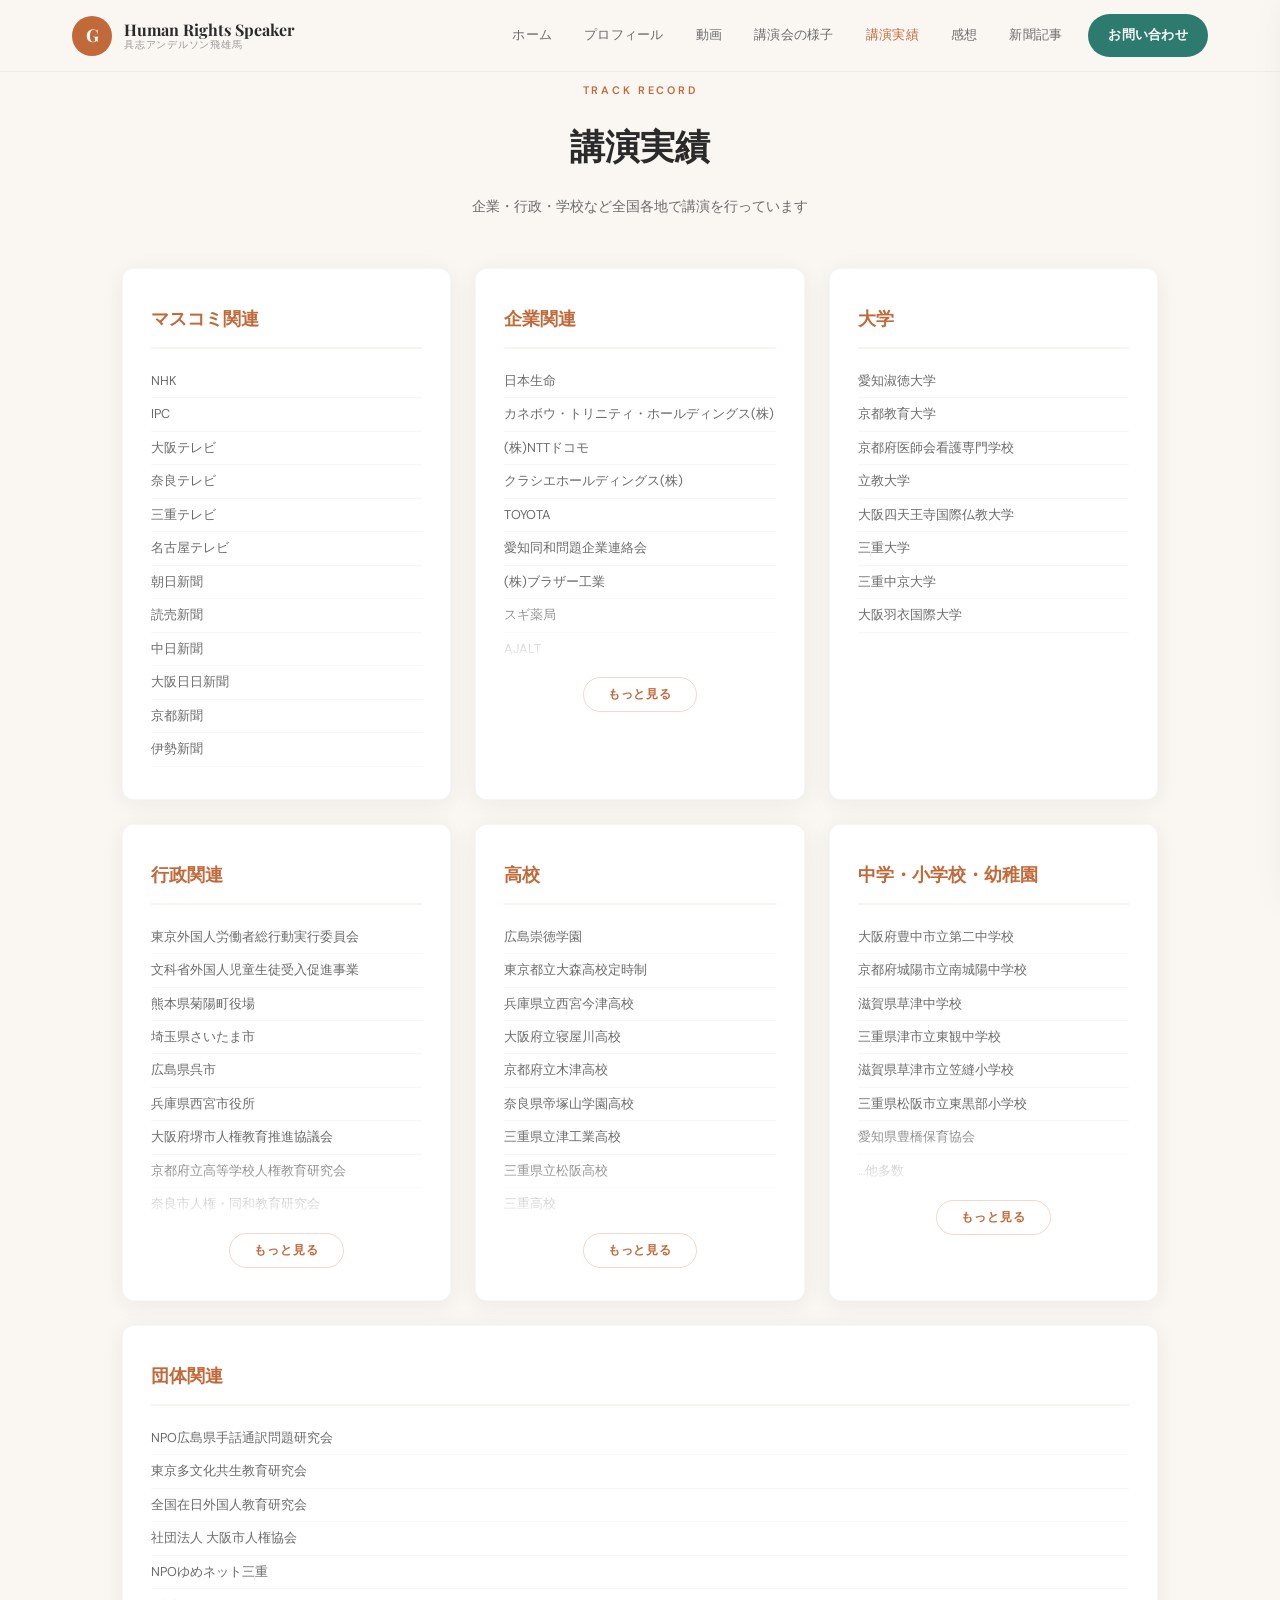
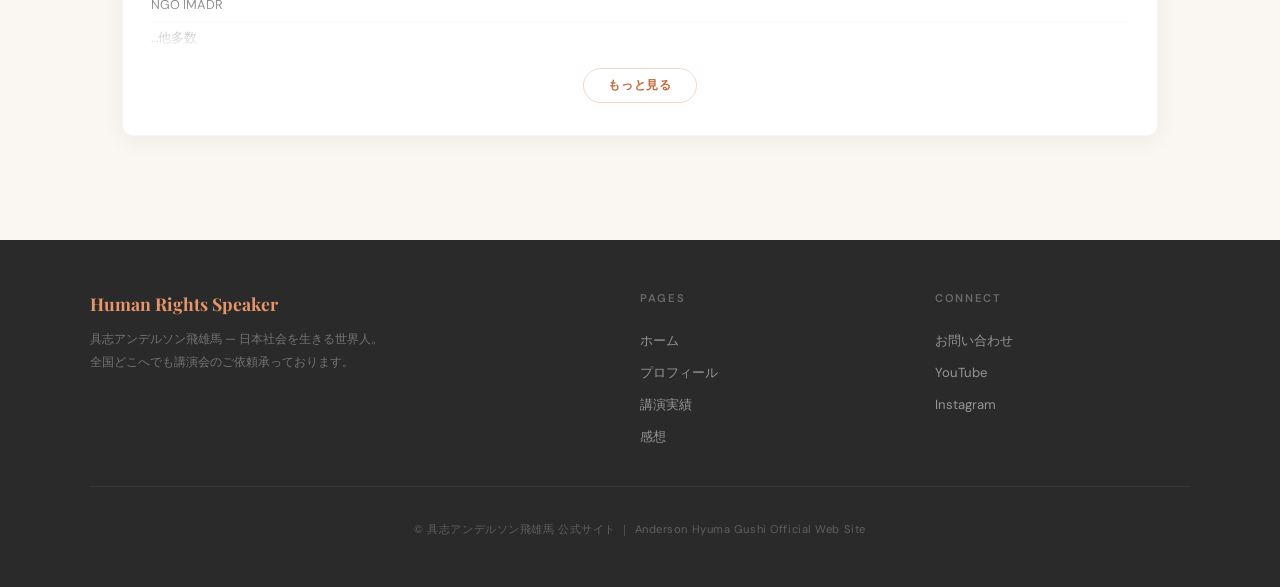
==== achievements.html @ 7a9c4d9c "third" ====
<!DOCTYPE html>
<html lang="ja">
<head>
<meta charset="UTF-8">
<meta name="viewport" content="width=device-width, initial-scale=1.0">
<title>講演実績｜具志アンデルソン飛雄馬 公式サイト</title>
<meta name="description" content="具志アンデルソン飛雄馬の講演実績一覧。NHK、TOYOTA、日本生命、全国の行政・大学・高校・中学校など累計1200回以上。">
<meta name="keywords" content="具志アンデルソン飛雄馬,人権講演,多文化共生,いじめ,差別,講演会,講師,ブラジル,日系">
<meta name="author" content="具志アンデルソン飛雄馬">
<link rel="canonical" href="https://gushi-hyuma.pages.dev/achievements.html">
<meta property="og:title" content="講演実績｜具志アンデルソン飛雄馬 公式サイト">
<meta property="og:description" content="具志アンデルソン飛雄馬の講演実績一覧。NHK、TOYOTA、日本生命、全国の行政・大学・高校・中学校など累計1200回以上。">
<meta property="og:type" content="website">
<meta property="og:url" content="https://gushi-hyuma.pages.dev/achievements.html">
<meta property="og:site_name" content="具志アンデルソン飛雄馬 公式サイト">
<meta property="og:locale" content="ja_JP">
<meta name="twitter:card" content="summary_large_image">
<meta name="twitter:title" content="講演実績｜具志アンデルソン飛雄馬 公式サイト">
<meta name="twitter:description" content="具志アンデルソン飛雄馬の講演実績一覧。NHK、TOYOTA、日本生命、全国の行政・大学・高校・中学校など累計1200回以上。">
<link rel="preconnect" href="https://fonts.googleapis.com">
<link href="https://fonts.googleapis.com/css2?family=Playfair+Display:ital,wght@0,400;0,600;0,700;0,800;1,400;1,600&family=DM+Sans:wght@300;400;500;600;700&family=Caveat:wght@400;500;600;700&display=swap" rel="stylesheet">
<link rel="stylesheet" href="styles.css">

</head>
<body>
<div id="loader"><div class="loader-dot"><span></span><span></span><span></span></div></div>
<header id="header">
<div class="hdr-inner">
  <a href="index.html" class="logo">
    <div class="logo-mark">G</div>
    <div class="logo-text">
      <span class="logo-name">Human Rights Speaker</span>
      <span class="logo-sub">具志アンデルソン飛雄馬</span>
    </div>
  </a>
  <nav>
    <a href="index.html">ホーム</a>
    <a href="profile.html">プロフィール</a>
    <a href="video.html">動画</a>
    <a href="gallery.html">講演会の様子</a>
    <a href="achievements.html">講演実績</a>
    <a href="reviews.html">感想</a>
    <a href="press.html">新聞記事</a>
    <a href="contact.html" class="nav-cta">お問い合わせ</a>
  </nav>
  <div class="burger" id="burger" onclick="toggleMob()"><i></i><i></i><i></i></div>
</div>
</header>
<div class="mob-overlay" id="mobOv" onclick="closeMob()"></div>
<div class="mob-nav" id="mobNav">
  <a href="index.html">ホーム</a>
  <a href="profile.html">プロフィール</a>
  <a href="video.html">サンプル動画</a>
  <a href="gallery.html">講演会の様子</a>
  <a href="achievements.html">講演実績</a>
  <a href="reviews.html">感想</a>
  <a href="press.html">新聞記事</a>
  <a href="contact.html">お問い合わせ</a>
</div>

<main>
<div class="sec-hdr reveal"><div class="tag">Track Record</div><h1>講演実績</h1><p>企業・行政・学校など全国各地で講演を行っています</p></div>
<div class="ach-wrap"><div class="ach-grid"><div class="ach-card reveal"><h2>マスコミ関連</h2><ul><li>NHK</li><li>IPC</li><li>大阪テレビ</li><li>奈良テレビ</li><li>三重テレビ</li><li>名古屋テレビ</li><li>朝日新聞</li><li>読売新聞</li><li>中日新聞</li><li>大阪日日新聞</li><li>京都新聞</li><li>伊勢新聞</li></ul></div><div class="ach-card reveal"><h2>企業関連</h2><div class="ach-exp" id="ach_1"><ul><li>日本生命</li><li>カネボウ・トリニティ・ホールディングス(株)</li><li>(株)NTTドコモ</li><li>クラシエホールディングス(株)</li><li>TOYOTA</li><li>愛知同和問題企業連絡会</li><li>(株)ブラザー工業</li><li>スギ薬局</li><li>AJALT</li><li>大阪同企連</li><li>大阪市企業人権推進協議会</li><li>大阪吹田企業人権協議会</li><li>大阪豊中企業人権啓発推進員協議会</li><li>京都医師会</li><li>三重県人権啓発推進モデル企業要請講座</li><li>三重県松阪市人権啓発企業連絡会</li><li>三重県松阪自動車学校</li></ul></div><button class="exp-btn" onclick="toggleExp('ach_1',this)">もっと見る</button></div><div class="ach-card reveal"><h2>大学</h2><ul><li>愛知淑徳大学</li><li>京都教育大学</li><li>京都府医師会看護専門学校</li><li>立教大学</li><li>大阪四天王寺国際仏教大学</li><li>三重大学</li><li>三重中京大学</li><li>大阪羽衣国際大学</li></ul></div></div><div class="ach-grid"><div class="ach-card reveal"><h2>行政関連</h2><div class="ach-exp" id="ach_3"><ul><li>東京外国人労働者総行動実行委員会</li><li>文科省外国人児童生徒受入促進事業</li><li>熊本県菊陽町役場</li><li>埼玉県さいたま市</li><li>広島県呉市</li><li>兵庫県西宮市役所</li><li>大阪府堺市人権教育推進協議会</li><li>京都府立高等学校人権教育研究会</li><li>奈良市人権・同和教育研究会</li><li>滋賀県人権問題連絡会</li><li>愛知県教育委員会</li><li>三重県津県民局</li><li>三重県松阪市教育委員会</li><li>三重県鈴鹿市教育委員会</li><li>三重県四日市市教育委員会</li><li>…他多数</li></ul></div><button class="exp-btn" onclick="toggleExp('ach_3',this)">もっと見る</button></div><div class="ach-card reveal"><h2>高校</h2><div class="ach-exp" id="ach_4"><ul><li>広島崇徳学園</li><li>東京都立大森高校定時制</li><li>兵庫県立西宮今津高校</li><li>大阪府立寝屋川高校</li><li>京都府立木津高校</li><li>奈良県帝塚山学園高校</li><li>三重県立津工業高校</li><li>三重県立松阪高校</li><li>三重高校</li><li>…他多数</li></ul></div><button class="exp-btn" onclick="toggleExp('ach_4',this)">もっと見る</button></div><div class="ach-card reveal"><h2>中学・小学校・幼稚園</h2><div class="ach-exp" id="ach_5"><ul><li>大阪府豊中市立第二中学校</li><li>京都府城陽市立南城陽中学校</li><li>滋賀県草津中学校</li><li>三重県津市立東観中学校</li><li>滋賀県草津市立笠縫小学校</li><li>三重県松阪市立東黒部小学校</li><li>愛知県豊橋保育協会</li><li>…他多数</li></ul></div><button class="exp-btn" onclick="toggleExp('ach_5',this)">もっと見る</button></div></div><div class="ach-grid"><div class="ach-card reveal"><h2>団体関連</h2><div class="ach-exp" id="ach_6"><ul><li>NPO広島県手話通訳問題研究会</li><li>東京多文化共生教育研究会</li><li>全国在日外国人教育研究会</li><li>社団法人 大阪市人権協会</li><li>NPOゆめネット三重</li><li>NGO IMADR</li><li>…他多数</li></ul></div><button class="exp-btn" onclick="toggleExp('ach_6',this)">もっと見る</button></div></div></div>
</main>
<footer>
<div class="footer-inner">
  <div class="ft-brand">
    <div class="ft-logo">Human Rights Speaker</div>
    <p class="ft-desc">具志アンデルソン飛雄馬 — 日本社会を生きる世界人。全国どこへでも講演会のご依頼承っております。</p>
  </div>
  <div class="ft-col">
    <h4>Pages</h4>
    <a href="index.html">ホーム</a><a href="profile.html">プロフィール</a><a href="achievements.html">講演実績</a><a href="reviews.html">感想</a>
  </div>
  <div class="ft-col">
    <h4>Connect</h4>
    <a href="contact.html">お問い合わせ</a>
    <a href="https://www.youtube.com/@GushiHyuma" target="_blank" rel="noopener">YouTube</a>
    <a href="https://www.instagram.com/hyuuma.gushi/" target="_blank" rel="noopener">Instagram</a>
  </div>
</div>
<div class="ft-copy">&copy; 具志アンデルソン飛雄馬 公式サイト ｜ Anderson Hyuma Gushi Official Web Site</div>
</footer>
<script src="shared.js"></script>
</body>
</html>
---- styles.css ----
@import url('https://fonts.googleapis.com/css2?family=Playfair+Display:ital,wght@0,400;0,600;0,700;0,800;1,400;1,600&family=DM+Sans:wght@300;400;500;600;700&family=Caveat:wght@400;500;600;700&display=swap');
:root{--cream:#FAF6F1;--cream-dark:#F0EAE0;--white:#FFFFFF;--charcoal:#2A2A2A;--text:#3D3D3D;--text-light:#6B6B6B;--text-muted:#9A9A9A;--terracotta:#C2693A;--terracotta-light:#E8956A;--terracotta-dark:#A0522D;--terracotta-bg:rgba(194,105,58,0.08);--teal:#2D7A6F;--teal-light:#3A9E8F;--warm-shadow:0 4px 24px rgba(42,42,42,0.06);--warm-shadow-lg:0 12px 48px rgba(42,42,42,0.1);--serif:'Playfair Display',Georgia,serif;--sans:'DM Sans','Helvetica Neue',sans-serif;--hand:'Caveat',cursive;--ease:cubic-bezier(0.25,0.46,0.45,0.94);--header-h:72px;--radius:12px;--radius-lg:20px}
*,*::before,*::after{margin:0;padding:0;box-sizing:border-box}
html{scroll-behavior:smooth;scroll-padding-top:var(--header-h)}
body{font-family:var(--sans);background:var(--cream);color:var(--text);line-height:1.85;overflow-x:hidden;-webkit-font-smoothing:antialiased}
::selection{background:var(--terracotta);color:#fff}
img{max-width:100%;display:block}
a{text-decoration:none;color:inherit}

#loader{position:fixed;inset:0;background:var(--cream);z-index:9999;display:flex;align-items:center;justify-content:center;transition:opacity .5s var(--ease)}
#loader.hide{opacity:0;pointer-events:none}
.loader-dot{display:flex;gap:8px}
.loader-dot span{width:10px;height:10px;border-radius:50%;background:var(--terracotta);animation:dotBounce 1.2s ease infinite}
.loader-dot span:nth-child(2){animation-delay:.15s}
.loader-dot span:nth-child(3){animation-delay:.3s}
@keyframes dotBounce{0%,80%,100%{transform:scale(.6);opacity:.4}40%{transform:scale(1);opacity:1}}

header{position:fixed;top:0;left:0;right:0;height:var(--header-h);z-index:1000;background:rgba(250,246,241,0.92);backdrop-filter:blur(16px);-webkit-backdrop-filter:blur(16px);border-bottom:1px solid rgba(0,0,0,0.04);transition:transform .4s var(--ease),box-shadow .3s}
header.scrolled{box-shadow:0 2px 20px rgba(0,0,0,0.04)}
header.hide-hdr{transform:translateY(-100%)}
.hdr-inner{max-width:1200px;margin:0 auto;padding:0 32px;height:100%;display:flex;align-items:center;justify-content:space-between}
.logo{display:flex;align-items:center;gap:12px;cursor:pointer;text-decoration:none}
.logo-mark{width:40px;height:40px;background:var(--terracotta);border-radius:50%;display:flex;align-items:center;justify-content:center;color:#fff;font-family:var(--serif);font-weight:700;font-size:1.1rem}
.logo-text{display:flex;flex-direction:column;line-height:1.2}
.logo-name{font-family:var(--serif);font-size:1rem;font-weight:700;color:var(--charcoal)}
.logo-sub{font-size:.6rem;color:var(--text-muted);letter-spacing:.08em}
nav{display:flex;align-items:center;gap:4px}
nav a{font-size:.82rem;font-weight:500;color:var(--text-light);padding:8px 14px;border-radius:8px;transition:all .25s;letter-spacing:.02em}
nav a:hover{color:var(--charcoal);background:rgba(0,0,0,0.03)}
nav a.active{color:var(--terracotta)}
nav .nav-cta{background:var(--teal);color:#fff !important;padding:9px 20px;border-radius:50px;font-weight:600;margin-left:8px;transition:all .3s var(--ease)}
nav .nav-cta:hover{background:var(--teal-light);transform:translateY(-1px);box-shadow:0 4px 12px rgba(45,122,111,0.25)}
.burger{display:none;flex-direction:column;gap:6px;cursor:pointer;padding:8px;z-index:1100}
.burger i{width:24px;height:2px;background:var(--charcoal);border-radius:2px;transition:all .3s var(--ease)}
.burger.open i:nth-child(1){transform:rotate(45deg) translate(5.5px,5.5px)}
.burger.open i:nth-child(2){opacity:0}
.burger.open i:nth-child(3){transform:rotate(-45deg) translate(5.5px,-5.5px)}
.mob-overlay{position:fixed;inset:0;background:rgba(0,0,0,0.3);z-index:1050;opacity:0;pointer-events:none;transition:opacity .3s}
.mob-overlay.show{opacity:1;pointer-events:auto}
.mob-nav{position:fixed;top:0;right:-320px;width:300px;height:100vh;background:var(--white);z-index:1060;padding:90px 28px 40px;display:flex;flex-direction:column;gap:4px;transition:right .35s var(--ease);box-shadow:-8px 0 40px rgba(0,0,0,0.08)}
.mob-nav.show{right:0}
.mob-nav a{font-size:1rem;font-weight:500;color:var(--text);padding:14px 16px;border-radius:10px;transition:all .2s;cursor:pointer}
.mob-nav a:hover{background:var(--terracotta-bg);color:var(--terracotta)}

main{padding-top:0}

.hero{min-height:calc(100vh - var(--header-h));display:flex;align-items:center;padding:40px 32px 60px;position:relative;overflow:hidden}
.hero::before{content:'';position:absolute;top:-100px;right:-200px;width:600px;height:600px;background:radial-gradient(circle,rgba(194,105,58,0.06) 0%,transparent 70%);border-radius:50%}
.hero-grid{max-width:1100px;margin:0 auto;display:grid;grid-template-columns:1fr 1fr;gap:60px;align-items:center}
.hero-left{opacity:0;transform:translateY(30px);animation:fadeUp .8s .3s var(--ease) forwards}
.hero-tag{display:inline-block;font-size:.72rem;letter-spacing:.2em;color:var(--terracotta);text-transform:uppercase;font-weight:600;margin-bottom:20px;padding:6px 16px;background:var(--terracotta-bg);border-radius:50px}
.hero-title{font-family:var(--serif);font-size:3rem;font-weight:700;color:var(--charcoal);line-height:1.25;margin-bottom:8px}
.hero-title em{font-style:italic;color:var(--terracotta)}
.hero-subtitle{font-family:var(--hand);font-size:1.8rem;color:var(--terracotta);margin-bottom:24px;font-weight:500}
.hero-desc{font-size:.95rem;color:var(--text-light);line-height:2;margin-bottom:36px;max-width:460px}
.hero-actions{display:flex;gap:16px;align-items:center;flex-wrap:wrap}
.btn-primary{display:inline-flex;align-items:center;gap:8px;padding:14px 32px;background:var(--terracotta);color:#fff;font-family:var(--sans);font-size:.88rem;font-weight:600;border-radius:50px;border:none;cursor:pointer;transition:all .3s var(--ease);letter-spacing:.03em}
.btn-primary:hover{background:var(--terracotta-dark);transform:translateY(-2px);box-shadow:0 6px 20px rgba(194,105,58,0.3)}
.btn-secondary{display:inline-flex;align-items:center;gap:8px;padding:14px 28px;background:transparent;color:var(--text);font-family:var(--sans);font-size:.88rem;font-weight:500;border-radius:50px;border:1.5px solid rgba(0,0,0,0.12);cursor:pointer;transition:all .3s}
.btn-secondary:hover{border-color:var(--terracotta);color:var(--terracotta)}
.hero-right{position:relative;opacity:0;animation:fadeUp .8s .5s var(--ease) forwards}
.hero-img-wrap{position:relative;border-radius:var(--radius-lg);overflow:hidden;box-shadow:var(--warm-shadow-lg)}
.hero-img-wrap .hero-ph{width:100%;aspect-ratio:4/5;background:linear-gradient(145deg,#E8D5C4,#D4B89C);display:flex;align-items:center;justify-content:center;font-family:var(--serif);font-size:4rem;color:rgba(194,105,58,0.2)}
.hero-img-wrap::after{content:'';position:absolute;bottom:-8px;right:-8px;width:60%;height:60%;border:2px solid var(--terracotta-light);border-radius:var(--radius-lg);opacity:.3;z-index:-1}
.hero-float{position:absolute;bottom:24px;left:-30px;background:var(--white);padding:16px 24px;border-radius:var(--radius);box-shadow:var(--warm-shadow-lg);display:flex;align-items:center;gap:12px;animation:floatUp 3s ease infinite}
.hero-float .hf-num{font-family:var(--serif);font-size:1.6rem;font-weight:700;color:var(--terracotta)}
.hero-float .hf-label{font-size:.72rem;color:var(--text-muted);line-height:1.3}
@keyframes floatUp{0%,100%{transform:translateY(0)}50%{transform:translateY(-6px)}}
@keyframes fadeUp{to{opacity:1;transform:translateY(0)}}

.sec-hdr{text-align:center;padding:80px 32px 48px}
.sec-hdr .tag{font-size:.68rem;letter-spacing:.25em;color:var(--terracotta);text-transform:uppercase;font-weight:600;margin-bottom:12px}
.sec-hdr h1,.sec-hdr h2{font-family:var(--serif);font-size:2.2rem;font-weight:700;color:var(--charcoal);margin-bottom:16px}
.sec-hdr p{font-size:.9rem;color:var(--text-light);max-width:500px;margin:0 auto}

.journey-wrap{max-width:800px;margin:0 auto;padding:0 32px 80px;position:relative}
.journey-wrap::before{content:'';position:absolute;left:40px;top:0;bottom:0;width:2px;background:linear-gradient(to bottom,var(--terracotta-light),rgba(194,105,58,0.1))}
.j-item{position:relative;padding-left:80px;margin-bottom:40px}
.j-item::before{content:'';position:absolute;left:33px;top:8px;width:16px;height:16px;background:var(--cream);border:3px solid var(--terracotta);border-radius:50%;z-index:2}
.j-item .j-year{font-family:var(--serif);font-size:1.2rem;font-weight:700;color:var(--terracotta);margin-bottom:4px}
.j-item .j-icon{position:absolute;left:30px;top:4px;width:22px;height:22px;background:var(--terracotta);border-radius:50%;display:flex;align-items:center;justify-content:center;font-size:.65rem;z-index:3}
.j-item .j-text{font-size:.88rem;color:var(--text-light);line-height:2;background:var(--white);padding:20px 24px;border-radius:var(--radius);box-shadow:var(--warm-shadow);border:1px solid rgba(0,0,0,0.03)}

.home-cards{max-width:1100px;margin:0 auto;padding:0 32px 80px;display:grid;grid-template-columns:repeat(3,1fr);gap:24px}
.home-card{cursor:pointer;display:block;background:var(--white);border-radius:var(--radius);padding:32px 28px;box-shadow:var(--warm-shadow);border:1px solid rgba(0,0,0,0.03);transition:all .35s var(--ease);position:relative;overflow:hidden}
.home-card::before{content:'';position:absolute;bottom:0;left:0;right:0;height:3px;background:var(--terracotta);transform:scaleX(0);transition:transform .35s var(--ease)}
.home-card:hover{transform:translateY(-4px);box-shadow:var(--warm-shadow-lg)}
.home-card:hover::before{transform:scaleX(1)}
.home-card .hc-icon{width:48px;height:48px;background:var(--terracotta-bg);border-radius:12px;display:flex;align-items:center;justify-content:center;font-size:1.3rem;margin-bottom:16px}
.home-card h2{font-family:var(--serif);font-size:1.05rem;font-weight:700;color:var(--charcoal);margin-bottom:6px}
.home-card p{font-size:.8rem;color:var(--text-muted)}

.stats-row{max-width:900px;margin:0 auto;padding:40px 32px 60px;display:grid;grid-template-columns:repeat(3,1fr);gap:32px;text-align:center}
.stat-item .stat-num{font-family:var(--serif);font-size:2.6rem;font-weight:700;color:var(--terracotta)}
.stat-item .stat-label{font-size:.75rem;color:var(--text-muted);letter-spacing:.1em;margin-top:4px}

.ach-wrap{max-width:1100px;margin:0 auto;padding:0 32px 80px}
.ach-grid{display:grid;grid-template-columns:repeat(auto-fit,minmax(300px,1fr));gap:24px;margin-bottom:24px}
.ach-card{background:var(--white);border-radius:var(--radius);padding:32px 28px;box-shadow:var(--warm-shadow);border:1px solid rgba(0,0,0,0.03);transition:all .3s var(--ease)}
.ach-card:hover{transform:translateY(-3px);box-shadow:var(--warm-shadow-lg)}
.ach-card h2{font-family:var(--serif);font-size:1.15rem;font-weight:700;color:var(--terracotta);margin-bottom:16px;padding-bottom:12px;border-bottom:2px solid var(--terracotta-bg)}
.ach-card ul{list-style:none}
.ach-card li{font-size:.8rem;color:var(--text-light);padding:6px 0;border-bottom:1px solid rgba(0,0,0,0.03);line-height:1.6}
.ach-exp{max-height:300px;overflow:hidden;position:relative;transition:max-height .5s var(--ease)}
.ach-exp.expanded{max-height:5000px}
.ach-exp::after{content:'';position:absolute;bottom:0;left:0;right:0;height:70px;background:linear-gradient(transparent,var(--white));pointer-events:none;transition:opacity .3s}
.ach-exp.expanded::after{opacity:0}
.exp-btn{display:block;margin:12px auto 0;background:none;border:1.5px solid rgba(194,105,58,0.25);color:var(--terracotta);padding:8px 24px;font-size:.75rem;font-weight:600;letter-spacing:.08em;border-radius:50px;cursor:pointer;font-family:var(--sans);transition:all .3s}
.exp-btn:hover{background:var(--terracotta);color:#fff}

.reviews-wrap{max-width:800px;margin:0 auto;padding:0 32px 80px}
.review-card{background:var(--white);border-radius:var(--radius);padding:32px 36px;margin-bottom:20px;box-shadow:var(--warm-shadow);border:1px solid rgba(0,0,0,0.03);position:relative;transition:all .3s var(--ease)}
.review-card:hover{transform:translateX(4px)}
.review-card::before{content:'❝';font-family:var(--serif);font-size:3rem;color:var(--terracotta);opacity:.12;position:absolute;top:12px;left:20px;line-height:1}
.review-card .r-num{position:absolute;top:16px;right:20px;font-family:var(--serif);font-size:1.6rem;font-weight:700;color:var(--terracotta);opacity:.15}
.review-card p{font-size:.88rem;color:var(--text-light);line-height:2.1}
.slogans{margin-top:60px}
.slogan-block{margin-bottom:32px}
.slogan-block h3{font-family:var(--serif);font-size:1.05rem;font-weight:700;color:var(--terracotta);margin-bottom:12px;padding-left:16px;border-left:3px solid var(--terracotta)}
.slogan-voice{font-size:.82rem;color:var(--text-muted);line-height:2;background:var(--terracotta-bg);border-radius:8px;padding:12px 16px;margin-bottom:8px}

.video-wrap{max-width:700px;margin:0 auto;padding:0 32px 80px}
.video-box{width:100%;aspect-ratio:16/9;background:var(--white);border-radius:var(--radius-lg);box-shadow:var(--warm-shadow-lg);display:flex;align-items:center;justify-content:center;flex-direction:column;gap:16px;cursor:pointer;transition:all .3s var(--ease);margin-bottom:48px;overflow:hidden;border:1px solid rgba(0,0,0,0.04)}
.video-box:hover{transform:scale(1.01);box-shadow:0 16px 56px rgba(0,0,0,0.12)}
.play-btn{width:72px;height:72px;background:var(--terracotta);border-radius:50%;display:flex;align-items:center;justify-content:center;transition:transform .3s}
.video-box:hover .play-btn{transform:scale(1.1)}
.play-btn svg{margin-left:4px}
.video-box p{font-size:.82rem;color:var(--text-muted)}

.gallery-wrap{max-width:1100px;margin:0 auto;padding:0 32px 80px}
.gallery-note{text-align:center;font-size:.88rem;color:var(--text-muted);margin-bottom:32px}
.gallery-grid{display:grid;grid-template-columns:repeat(4,1fr);gap:10px}
.gal-item{aspect-ratio:1;background:var(--white);border-radius:10px;overflow:hidden;border:1px solid rgba(0,0,0,0.04);cursor:pointer;transition:all .3s var(--ease)}
.gal-item:hover{transform:scale(1.03);box-shadow:var(--warm-shadow-lg);z-index:2}
.gal-ph{width:100%;height:100%;background:linear-gradient(135deg,var(--cream-dark),#E5D9CC);display:flex;align-items:center;justify-content:center;font-size:1.4rem;color:rgba(194,105,58,0.15)}

.press-wrap{max-width:900px;margin:0 auto;padding:0 32px 80px}
.press-note{text-align:center;font-size:.88rem;color:var(--text-muted);margin-bottom:32px}
.press-grid{display:grid;grid-template-columns:repeat(3,1fr);gap:16px}
.press-card{aspect-ratio:3/4;background:var(--white);border-radius:var(--radius);box-shadow:var(--warm-shadow);border:1px solid rgba(0,0,0,0.04);display:flex;align-items:center;justify-content:center;transition:all .3s var(--ease);cursor:pointer}
.press-card:hover{transform:translateY(-4px);box-shadow:var(--warm-shadow-lg)}
.press-card .pp{font-size:.8rem;color:var(--text-muted);text-align:center;padding:20px;line-height:2}

.contact-wrap{max-width:1000px;margin:0 auto;padding:0 32px 80px}
.contact-grid{display:grid;grid-template-columns:1fr 1.3fr;gap:48px;align-items:start}
.ct-info{display:flex;flex-direction:column;gap:28px}
.ct-item .ct-label{font-size:.65rem;letter-spacing:.2em;color:var(--terracotta);text-transform:uppercase;font-weight:600;margin-bottom:6px}
.ct-item .ct-val{font-size:1rem;font-weight:500;color:var(--charcoal)}
.ct-item a{transition:color .2s}
.ct-item a:hover{color:var(--terracotta)}
.ct-social{display:flex;flex-direction:column;gap:8px;margin-top:8px}
.ct-social a{font-size:.85rem;color:var(--terracotta);font-weight:500;transition:opacity .2s}
.ct-social a:hover{opacity:.7}
.form-card{background:var(--white);border-radius:var(--radius-lg);padding:36px 32px;box-shadow:var(--warm-shadow-lg);border:1px solid rgba(0,0,0,0.04)}
.form-card h2,.form-card h3{font-family:var(--serif);font-size:1.2rem;font-weight:700;color:var(--charcoal);margin-bottom:24px}
.frm{display:flex;flex-direction:column;gap:18px}
.frm label{font-size:.7rem;letter-spacing:.12em;color:var(--text-muted);text-transform:uppercase;font-weight:600;margin-bottom:4px;display:block}
.frm input,.frm textarea{width:100%;padding:12px 16px;border:1.5px solid rgba(0,0,0,0.08);border-radius:10px;background:var(--cream);color:var(--text);font-family:var(--sans);font-size:.9rem;outline:none;transition:border-color .3s,box-shadow .3s}
.frm input:focus,.frm textarea:focus{border-color:var(--terracotta);box-shadow:0 0 0 3px rgba(194,105,58,0.1)}
.frm input::placeholder,.frm textarea::placeholder{color:var(--text-muted)}
.frm textarea{min-height:100px;resize:vertical}

footer{background:var(--charcoal);color:rgba(255,255,255,0.5);padding:48px 32px}
.footer-inner{max-width:1100px;margin:0 auto;display:grid;grid-template-columns:2fr 1fr 1fr;gap:40px;align-items:start}
.ft-brand .ft-logo{font-family:var(--serif);font-size:1.1rem;font-weight:700;color:var(--terracotta-light);margin-bottom:8px}
.ft-brand .ft-desc{font-size:.78rem;color:rgba(255,255,255,0.35);line-height:1.8;max-width:300px}
.ft-col h4{font-size:.7rem;letter-spacing:.15em;text-transform:uppercase;color:rgba(255,255,255,0.3);margin-bottom:16px;font-weight:600}
.ft-col a{display:block;font-size:.82rem;color:rgba(255,255,255,0.5);padding:4px 0;transition:color .2s;cursor:pointer}
.ft-col a:hover{color:var(--terracotta-light)}
.ft-copy{max-width:1100px;margin:0 auto;padding-top:32px;margin-top:32px;border-top:1px solid rgba(255,255,255,0.06);text-align:center;font-size:.7rem;color:rgba(255,255,255,0.25);letter-spacing:.05em}

.reveal{opacity:0;transform:translateY(20px);transition:opacity .6s var(--ease),transform .6s var(--ease)}
.reveal.vis{opacity:1;transform:none}

@media(max-width:900px){
  .hero-grid{grid-template-columns:1fr;gap:40px;text-align:center}
  .hero-left{order:2}.hero-right{order:1}
  .hero-img-wrap{max-width:320px;margin:0 auto}
  .hero-float{display:none}
  .hero-desc{margin:0 auto 36px}
  .hero-actions{justify-content:center}
  .hero-title{font-size:2.4rem}
  .contact-grid{grid-template-columns:1fr}
  .gallery-grid{grid-template-columns:repeat(3,1fr)}
  .press-grid{grid-template-columns:repeat(2,1fr)}
  .home-cards{grid-template-columns:repeat(2,1fr)}
  .footer-inner{grid-template-columns:1fr;gap:24px}
  .ach-grid{grid-template-columns:1fr}
}
@media(max-width:700px){
  nav{display:none}.burger{display:flex}
  .hero-title{font-size:1.85rem}.hero-subtitle{font-size:1.4rem}
  .sec-hdr h1,.sec-hdr h2{font-size:1.7rem}
  .gallery-grid{grid-template-columns:repeat(2,1fr)}
  .home-cards{grid-template-columns:1fr}
  .stats-row{grid-template-columns:1fr;gap:24px}
  .journey-wrap::before{left:20px}
  .j-item{padding-left:56px}
  .j-item::before{left:13px}
  .j-item .j-icon{left:10px}
}
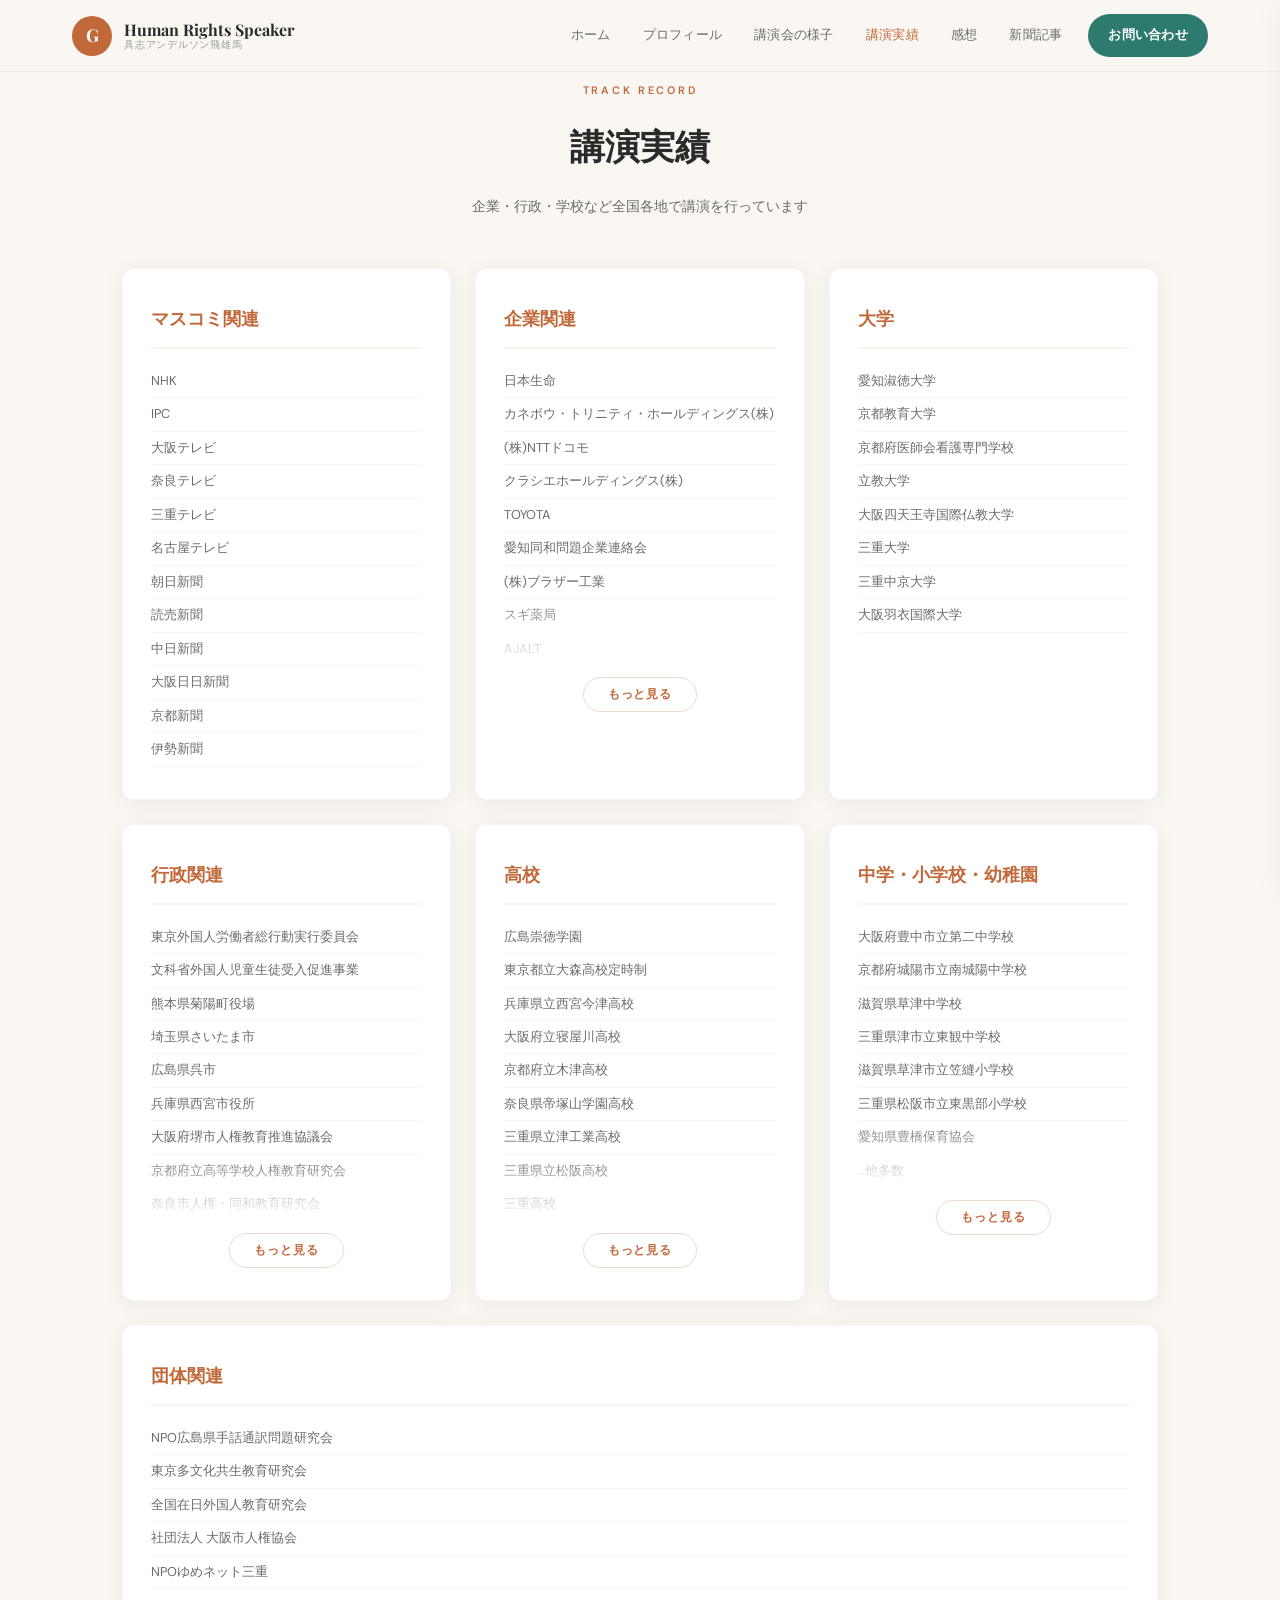
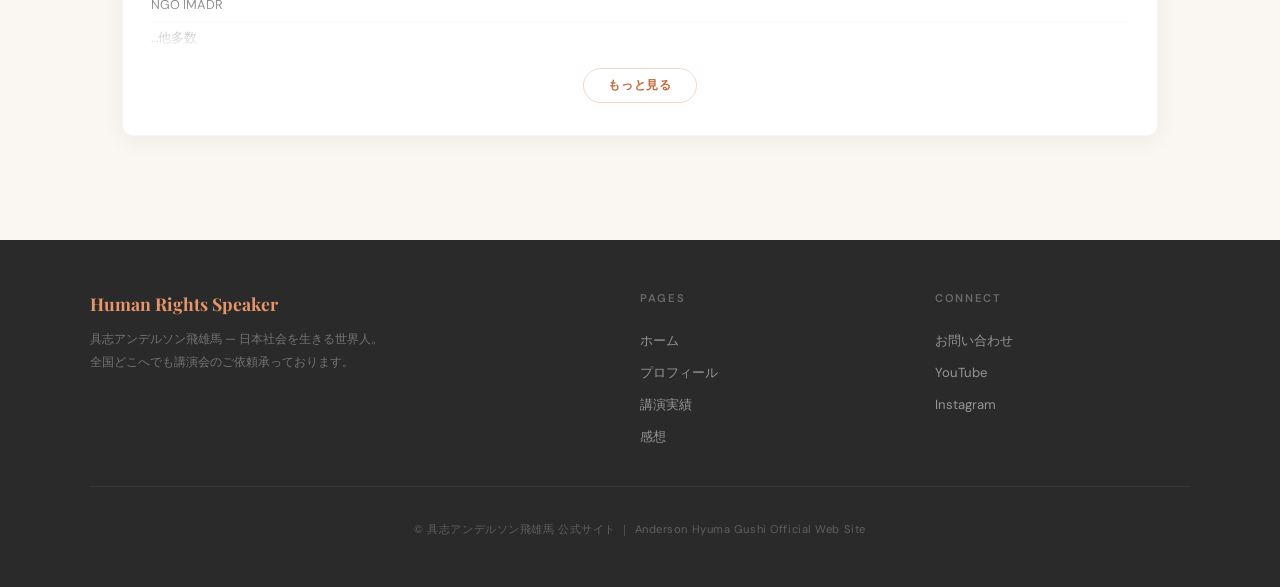
==== commit b1734081: "2026/4/29" ====
--- a/achievements.html
+++ b/achievements.html
@@ -1,86 +1,84 @@
-<!DOCTYPE html>
-<html lang="ja">
-<head>
-<meta charset="UTF-8">
-<meta name="viewport" content="width=device-width, initial-scale=1.0">
-<title>講演実績｜具志アンデルソン飛雄馬 公式サイト</title>
-<meta name="description" content="具志アンデルソン飛雄馬の講演実績一覧。NHK、TOYOTA、日本生命、全国の行政・大学・高校・中学校など累計1200回以上。">
-<meta name="keywords" content="具志アンデルソン飛雄馬,人権講演,多文化共生,いじめ,差別,講演会,講師,ブラジル,日系">
-<meta name="author" content="具志アンデルソン飛雄馬">
-<link rel="canonical" href="https://gushi-hyuma.pages.dev/achievements.html">
-<meta property="og:title" content="講演実績｜具志アンデルソン飛雄馬 公式サイト">
-<meta property="og:description" content="具志アンデルソン飛雄馬の講演実績一覧。NHK、TOYOTA、日本生命、全国の行政・大学・高校・中学校など累計1200回以上。">
-<meta property="og:type" content="website">
-<meta property="og:url" content="https://gushi-hyuma.pages.dev/achievements.html">
-<meta property="og:site_name" content="具志アンデルソン飛雄馬 公式サイト">
-<meta property="og:locale" content="ja_JP">
-<meta name="twitter:card" content="summary_large_image">
-<meta name="twitter:title" content="講演実績｜具志アンデルソン飛雄馬 公式サイト">
-<meta name="twitter:description" content="具志アンデルソン飛雄馬の講演実績一覧。NHK、TOYOTA、日本生命、全国の行政・大学・高校・中学校など累計1200回以上。">
-<link rel="preconnect" href="https://fonts.googleapis.com">
-<link href="https://fonts.googleapis.com/css2?family=Playfair+Display:ital,wght@0,400;0,600;0,700;0,800;1,400;1,600&family=DM+Sans:wght@300;400;500;600;700&family=Caveat:wght@400;500;600;700&display=swap" rel="stylesheet">
-<link rel="stylesheet" href="styles.css">
-
-</head>
-<body>
-<div id="loader"><div class="loader-dot"><span></span><span></span><span></span></div></div>
-<header id="header">
-<div class="hdr-inner">
-  <a href="index.html" class="logo">
-    <div class="logo-mark">G</div>
-    <div class="logo-text">
-      <span class="logo-name">Human Rights Speaker</span>
-      <span class="logo-sub">具志アンデルソン飛雄馬</span>
-    </div>
-  </a>
-  <nav>
-    <a href="index.html">ホーム</a>
-    <a href="profile.html">プロフィール</a>
-    <a href="video.html">動画</a>
-    <a href="gallery.html">講演会の様子</a>
-    <a href="achievements.html">講演実績</a>
-    <a href="reviews.html">感想</a>
-    <a href="press.html">新聞記事</a>
-    <a href="contact.html" class="nav-cta">お問い合わせ</a>
-  </nav>
-  <div class="burger" id="burger" onclick="toggleMob()"><i></i><i></i><i></i></div>
-</div>
-</header>
-<div class="mob-overlay" id="mobOv" onclick="closeMob()"></div>
-<div class="mob-nav" id="mobNav">
-  <a href="index.html">ホーム</a>
-  <a href="profile.html">プロフィール</a>
-  <a href="video.html">サンプル動画</a>
-  <a href="gallery.html">講演会の様子</a>
-  <a href="achievements.html">講演実績</a>
-  <a href="reviews.html">感想</a>
-  <a href="press.html">新聞記事</a>
-  <a href="contact.html">お問い合わせ</a>
-</div>
-
-<main>
-<div class="sec-hdr reveal"><div class="tag">Track Record</div><h1>講演実績</h1><p>企業・行政・学校など全国各地で講演を行っています</p></div>
-<div class="ach-wrap"><div class="ach-grid"><div class="ach-card reveal"><h2>マスコミ関連</h2><ul><li>NHK</li><li>IPC</li><li>大阪テレビ</li><li>奈良テレビ</li><li>三重テレビ</li><li>名古屋テレビ</li><li>朝日新聞</li><li>読売新聞</li><li>中日新聞</li><li>大阪日日新聞</li><li>京都新聞</li><li>伊勢新聞</li></ul></div><div class="ach-card reveal"><h2>企業関連</h2><div class="ach-exp" id="ach_1"><ul><li>日本生命</li><li>カネボウ・トリニティ・ホールディングス(株)</li><li>(株)NTTドコモ</li><li>クラシエホールディングス(株)</li><li>TOYOTA</li><li>愛知同和問題企業連絡会</li><li>(株)ブラザー工業</li><li>スギ薬局</li><li>AJALT</li><li>大阪同企連</li><li>大阪市企業人権推進協議会</li><li>大阪吹田企業人権協議会</li><li>大阪豊中企業人権啓発推進員協議会</li><li>京都医師会</li><li>三重県人権啓発推進モデル企業要請講座</li><li>三重県松阪市人権啓発企業連絡会</li><li>三重県松阪自動車学校</li></ul></div><button class="exp-btn" onclick="toggleExp('ach_1',this)">もっと見る</button></div><div class="ach-card reveal"><h2>大学</h2><ul><li>愛知淑徳大学</li><li>京都教育大学</li><li>京都府医師会看護専門学校</li><li>立教大学</li><li>大阪四天王寺国際仏教大学</li><li>三重大学</li><li>三重中京大学</li><li>大阪羽衣国際大学</li></ul></div></div><div class="ach-grid"><div class="ach-card reveal"><h2>行政関連</h2><div class="ach-exp" id="ach_3"><ul><li>東京外国人労働者総行動実行委員会</li><li>文科省外国人児童生徒受入促進事業</li><li>熊本県菊陽町役場</li><li>埼玉県さいたま市</li><li>広島県呉市</li><li>兵庫県西宮市役所</li><li>大阪府堺市人権教育推進協議会</li><li>京都府立高等学校人権教育研究会</li><li>奈良市人権・同和教育研究会</li><li>滋賀県人権問題連絡会</li><li>愛知県教育委員会</li><li>三重県津県民局</li><li>三重県松阪市教育委員会</li><li>三重県鈴鹿市教育委員会</li><li>三重県四日市市教育委員会</li><li>…他多数</li></ul></div><button class="exp-btn" onclick="toggleExp('ach_3',this)">もっと見る</button></div><div class="ach-card reveal"><h2>高校</h2><div class="ach-exp" id="ach_4"><ul><li>広島崇徳学園</li><li>東京都立大森高校定時制</li><li>兵庫県立西宮今津高校</li><li>大阪府立寝屋川高校</li><li>京都府立木津高校</li><li>奈良県帝塚山学園高校</li><li>三重県立津工業高校</li><li>三重県立松阪高校</li><li>三重高校</li><li>…他多数</li></ul></div><button class="exp-btn" onclick="toggleExp('ach_4',this)">もっと見る</button></div><div class="ach-card reveal"><h2>中学・小学校・幼稚園</h2><div class="ach-exp" id="ach_5"><ul><li>大阪府豊中市立第二中学校</li><li>京都府城陽市立南城陽中学校</li><li>滋賀県草津中学校</li><li>三重県津市立東観中学校</li><li>滋賀県草津市立笠縫小学校</li><li>三重県松阪市立東黒部小学校</li><li>愛知県豊橋保育協会</li><li>…他多数</li></ul></div><button class="exp-btn" onclick="toggleExp('ach_5',this)">もっと見る</button></div></div><div class="ach-grid"><div class="ach-card reveal"><h2>団体関連</h2><div class="ach-exp" id="ach_6"><ul><li>NPO広島県手話通訳問題研究会</li><li>東京多文化共生教育研究会</li><li>全国在日外国人教育研究会</li><li>社団法人 大阪市人権協会</li><li>NPOゆめネット三重</li><li>NGO IMADR</li><li>…他多数</li></ul></div><button class="exp-btn" onclick="toggleExp('ach_6',this)">もっと見る</button></div></div></div>
-</main>
-<footer>
-<div class="footer-inner">
-  <div class="ft-brand">
-    <div class="ft-logo">Human Rights Speaker</div>
-    <p class="ft-desc">具志アンデルソン飛雄馬 — 日本社会を生きる世界人。全国どこへでも講演会のご依頼承っております。</p>
-  </div>
-  <div class="ft-col">
-    <h4>Pages</h4>
-    <a href="index.html">ホーム</a><a href="profile.html">プロフィール</a><a href="achievements.html">講演実績</a><a href="reviews.html">感想</a>
-  </div>
-  <div class="ft-col">
-    <h4>Connect</h4>
-    <a href="contact.html">お問い合わせ</a>
-    <a href="https://www.youtube.com/@GushiHyuma" target="_blank" rel="noopener">YouTube</a>
-    <a href="https://www.instagram.com/hyuuma.gushi/" target="_blank" rel="noopener">Instagram</a>
-  </div>
-</div>
-<div class="ft-copy">&copy; 具志アンデルソン飛雄馬 公式サイト ｜ Anderson Hyuma Gushi Official Web Site</div>
-</footer>
-<script src="shared.js"></script>
-</body>
+<!DOCTYPE html>
+<html lang="ja">
+<head>
+<meta charset="UTF-8">
+<meta name="viewport" content="width=device-width, initial-scale=1.0">
+<title>講演実績｜具志アンデルソン飛雄馬 公式サイト</title>
+<meta name="description" content="具志アンデルソン飛雄馬の講演実績一覧。NHK、TOYOTA、日本生命、全国の行政・大学・高校・中学校など累計1200回以上。">
+<meta name="keywords" content="具志アンデルソン飛雄馬,人権講演,多文化共生,いじめ,差別,講演会,講師,ブラジル,日系">
+<meta name="author" content="具志アンデルソン飛雄馬">
+<link rel="canonical" href="https://gushi-hyuma.pages.dev/achievements.html">
+<meta property="og:title" content="講演実績｜具志アンデルソン飛雄馬 公式サイト">
+<meta property="og:description" content="具志アンデルソン飛雄馬の講演実績一覧。NHK、TOYOTA、日本生命、全国の行政・大学・高校・中学校など累計1200回以上。">
+<meta property="og:type" content="website">
+<meta property="og:url" content="https://gushi-hyuma.pages.dev/achievements.html">
+<meta property="og:site_name" content="具志アンデルソン飛雄馬 公式サイト">
+<meta property="og:locale" content="ja_JP">
+<meta name="twitter:card" content="summary_large_image">
+<meta name="twitter:title" content="講演実績｜具志アンデルソン飛雄馬 公式サイト">
+<meta name="twitter:description" content="具志アンデルソン飛雄馬の講演実績一覧。NHK、TOYOTA、日本生命、全国の行政・大学・高校・中学校など累計1200回以上。">
+<link rel="preconnect" href="https://fonts.googleapis.com">
+<link href="https://fonts.googleapis.com/css2?family=Playfair+Display:ital,wght@0,400;0,600;0,700;0,800;1,400;1,600&family=DM+Sans:wght@300;400;500;600;700&family=Caveat:wght@400;500;600;700&display=swap" rel="stylesheet">
+<link rel="stylesheet" href="styles.css">
+
+</head>
+<body>
+<div id="loader"><div class="loader-dot"><span></span><span></span><span></span></div></div>
+<header id="header">
+<div class="hdr-inner">
+  <a href="index.html" class="logo">
+    <div class="logo-mark">G</div>
+    <div class="logo-text">
+      <span class="logo-name">Human Rights Speaker</span>
+      <span class="logo-sub">具志アンデルソン飛雄馬</span>
+    </div>
+  </a>
+  <nav>
+    <a href="index.html">ホーム</a>
+    <a href="profile.html">プロフィール</a>
+    <a href="gallery.html">講演会の様子</a>
+    <a href="achievements.html">講演実績</a>
+    <a href="reviews.html">感想</a>
+    <a href="press.html">新聞記事</a>
+    <a href="contact.html" class="nav-cta">お問い合わせ</a>
+  </nav>
+  <div class="burger" id="burger" onclick="toggleMob()"><i></i><i></i><i></i></div>
+</div>
+</header>
+<div class="mob-overlay" id="mobOv" onclick="closeMob()"></div>
+<div class="mob-nav" id="mobNav">
+  <a href="index.html">ホーム</a>
+  <a href="profile.html">プロフィール</a>
+  <a href="gallery.html">講演会の様子</a>
+  <a href="achievements.html">講演実績</a>
+  <a href="reviews.html">感想</a>
+  <a href="press.html">新聞記事</a>
+  <a href="contact.html">お問い合わせ</a>
+</div>
+
+<main>
+<div class="sec-hdr reveal"><div class="tag">Track Record</div><h1>講演実績</h1><p>企業・行政・学校など全国各地で講演を行っています</p></div>
+<div class="ach-wrap"><div class="ach-grid"><div class="ach-card reveal"><h2>マスコミ関連</h2><ul><li>NHK</li><li>IPC</li><li>大阪テレビ</li><li>奈良テレビ</li><li>三重テレビ</li><li>名古屋テレビ</li><li>朝日新聞</li><li>読売新聞</li><li>中日新聞</li><li>大阪日日新聞</li><li>京都新聞</li><li>伊勢新聞</li></ul></div><div class="ach-card reveal"><h2>企業関連</h2><div class="ach-exp" id="ach_1"><ul><li>日本生命</li><li>カネボウ・トリニティ・ホールディングス(株)</li><li>(株)NTTドコモ</li><li>クラシエホールディングス(株)</li><li>TOYOTA</li><li>愛知同和問題企業連絡会</li><li>(株)ブラザー工業</li><li>スギ薬局</li><li>AJALT</li><li>大阪同企連</li><li>大阪市企業人権推進協議会</li><li>大阪吹田企業人権協議会</li><li>大阪豊中企業人権啓発推進員協議会</li><li>京都医師会</li><li>三重県人権啓発推進モデル企業要請講座</li><li>三重県松阪市人権啓発企業連絡会</li><li>三重県松阪自動車学校</li></ul></div><button class="exp-btn" onclick="toggleExp('ach_1',this)">もっと見る</button></div><div class="ach-card reveal"><h2>大学</h2><ul><li>愛知淑徳大学</li><li>京都教育大学</li><li>京都府医師会看護専門学校</li><li>立教大学</li><li>大阪四天王寺国際仏教大学</li><li>三重大学</li><li>三重中京大学</li><li>大阪羽衣国際大学</li></ul></div></div><div class="ach-grid"><div class="ach-card reveal"><h2>行政関連</h2><div class="ach-exp" id="ach_3"><ul><li>東京外国人労働者総行動実行委員会</li><li>文科省外国人児童生徒受入促進事業</li><li>熊本県菊陽町役場</li><li>埼玉県さいたま市</li><li>広島県呉市</li><li>兵庫県西宮市役所</li><li>大阪府堺市人権教育推進協議会</li><li>京都府立高等学校人権教育研究会</li><li>奈良市人権・同和教育研究会</li><li>滋賀県人権問題連絡会</li><li>愛知県教育委員会</li><li>三重県津県民局</li><li>三重県松阪市教育委員会</li><li>三重県鈴鹿市教育委員会</li><li>三重県四日市市教育委員会</li><li>…他多数</li></ul></div><button class="exp-btn" onclick="toggleExp('ach_3',this)">もっと見る</button></div><div class="ach-card reveal"><h2>高校</h2><div class="ach-exp" id="ach_4"><ul><li>広島崇徳学園</li><li>東京都立大森高校定時制</li><li>兵庫県立西宮今津高校</li><li>大阪府立寝屋川高校</li><li>京都府立木津高校</li><li>奈良県帝塚山学園高校</li><li>三重県立津工業高校</li><li>三重県立松阪高校</li><li>三重高校</li><li>…他多数</li></ul></div><button class="exp-btn" onclick="toggleExp('ach_4',this)">もっと見る</button></div><div class="ach-card reveal"><h2>中学・小学校・幼稚園</h2><div class="ach-exp" id="ach_5"><ul><li>大阪府豊中市立第二中学校</li><li>京都府城陽市立南城陽中学校</li><li>滋賀県草津中学校</li><li>三重県津市立東観中学校</li><li>滋賀県草津市立笠縫小学校</li><li>三重県松阪市立東黒部小学校</li><li>愛知県豊橋保育協会</li><li>…他多数</li></ul></div><button class="exp-btn" onclick="toggleExp('ach_5',this)">もっと見る</button></div></div><div class="ach-grid"><div class="ach-card reveal"><h2>団体関連</h2><div class="ach-exp" id="ach_6"><ul><li>NPO広島県手話通訳問題研究会</li><li>東京多文化共生教育研究会</li><li>全国在日外国人教育研究会</li><li>社団法人 大阪市人権協会</li><li>NPOゆめネット三重</li><li>NGO IMADR</li><li>…他多数</li></ul></div><button class="exp-btn" onclick="toggleExp('ach_6',this)">もっと見る</button></div></div></div>
+</main>
+<footer>
+<div class="footer-inner">
+  <div class="ft-brand">
+    <div class="ft-logo">Human Rights Speaker</div>
+    <p class="ft-desc">具志アンデルソン飛雄馬 — 日本社会を生きる世界人。全国どこへでも講演会のご依頼承っております。</p>
+  </div>
+  <div class="ft-col">
+    <h4>Pages</h4>
+    <a href="index.html">ホーム</a><a href="profile.html">プロフィール</a><a href="achievements.html">講演実績</a><a href="reviews.html">感想</a>
+  </div>
+  <div class="ft-col">
+    <h4>Connect</h4>
+    <a href="contact.html">お問い合わせ</a>
+    <a href="https://www.youtube.com/@GushiHyuma" target="_blank" rel="noopener">YouTube</a>
+    <a href="https://www.instagram.com/hyuuma.gushi/" target="_blank" rel="noopener">Instagram</a>
+  </div>
+</div>
+<div class="ft-copy">&copy; 具志アンデルソン飛雄馬 公式サイト ｜ Anderson Hyuma Gushi Official Web Site</div>
+</footer>
+<script src="shared.js"></script>
+</body>
 </html>
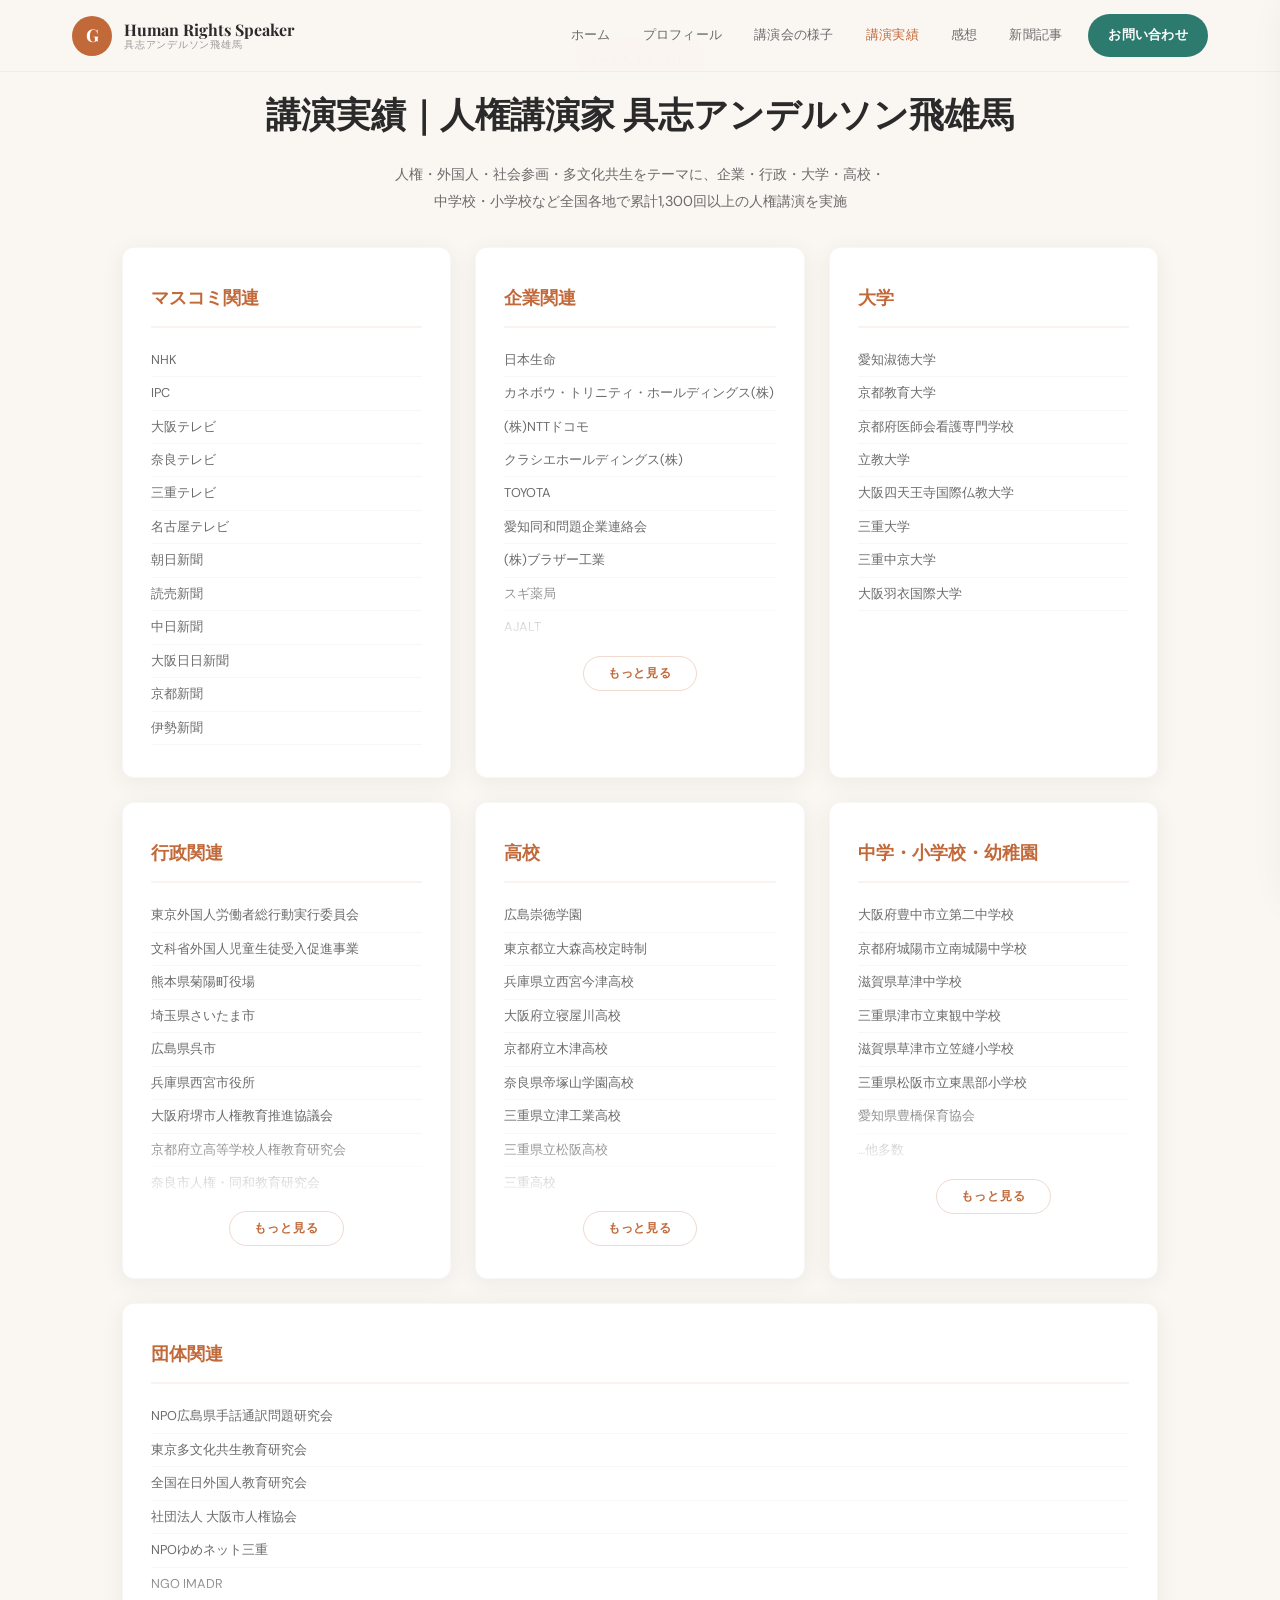
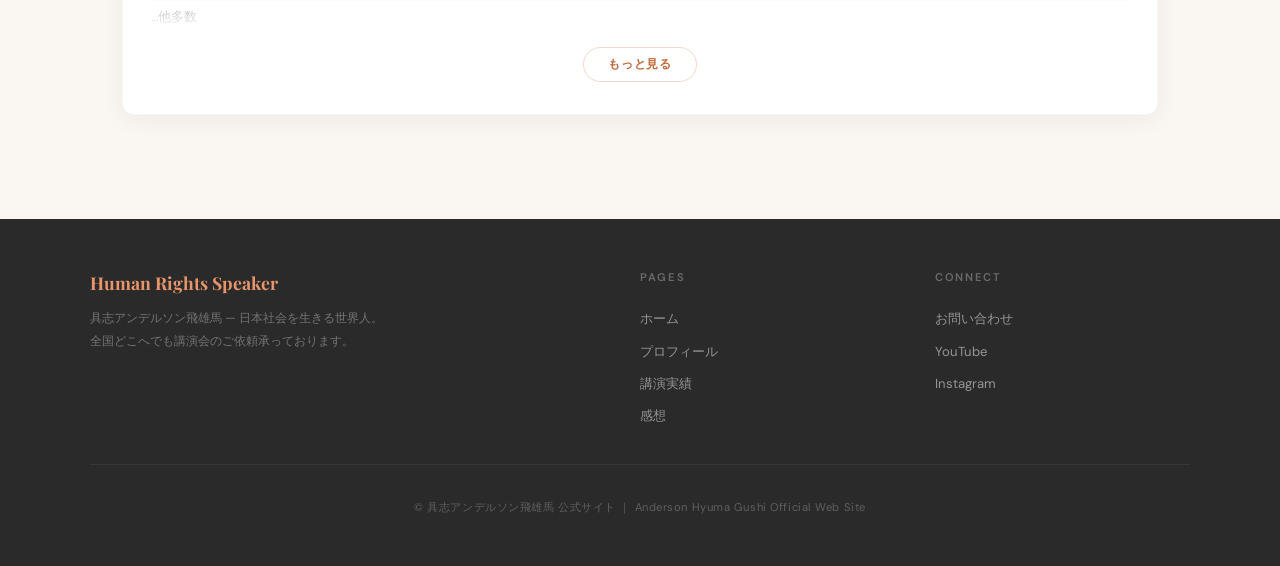
==== commit 2f3aba10: "4.29" ====
--- a/achievements.html
+++ b/achievements.html
@@ -3,23 +3,53 @@
 <head>
 <meta charset="UTF-8">
 <meta name="viewport" content="width=device-width, initial-scale=1.0">
-<title>講演実績｜具志アンデルソン飛雄馬 公式サイト</title>
-<meta name="description" content="具志アンデルソン飛雄馬の講演実績一覧。NHK、TOYOTA、日本生命、全国の行政・大学・高校・中学校など累計1200回以上。">
-<meta name="keywords" content="具志アンデルソン飛雄馬,人権講演,多文化共生,いじめ,差別,講演会,講師,ブラジル,日系">
+<title>講演実績｜人権講演家 具志アンデルソン飛雄馬｜全国1,300回以上の人権講演実績</title>
+<meta name="description" content="人権講演家 具志アンデルソン飛雄馬の講演実績一覧。NHK・TOYOTA・日本生命・NTTドコモ・愛知淑徳大学・三重大学など、全国の企業・行政・大学・高校・中学校・小学校で累計1,300回以上の人権講演を実施。人権・外国人・社会参画・多文化共生がテーマ。">
+<meta name="keywords" content="人権講演家,人権講演,講演実績,人権講師,外国人,社会参画,多文化共生,人権教育,人権研修,企業講演,学校講演,行政講演,具志アンデルソン飛雄馬,1300回">
+<meta name="robots" content="index,follow,max-image-preview:large">
 <meta name="author" content="具志アンデルソン飛雄馬">
 <link rel="canonical" href="https://gushi-hyuma.pages.dev/achievements.html">
-<meta property="og:title" content="講演実績｜具志アンデルソン飛雄馬 公式サイト">
-<meta property="og:description" content="具志アンデルソン飛雄馬の講演実績一覧。NHK、TOYOTA、日本生命、全国の行政・大学・高校・中学校など累計1200回以上。">
+<link rel="alternate" hreflang="ja" href="https://gushi-hyuma.pages.dev/achievements.html">
+<meta property="og:title" content="講演実績｜人権講演家 具志アンデルソン飛雄馬｜全国1,300回以上">
+<meta property="og:description" content="NHK・TOYOTA・日本生命・全国の行政・大学・高校・中学校など、累計1,300回以上の人権講演実績。人権・外国人・社会参画・多文化共生がテーマ。">
 <meta property="og:type" content="website">
 <meta property="og:url" content="https://gushi-hyuma.pages.dev/achievements.html">
 <meta property="og:site_name" content="具志アンデルソン飛雄馬 公式サイト">
 <meta property="og:locale" content="ja_JP">
+<meta property="og:image" content="https://gushi-hyuma.pages.dev/images/home/プロフィール.jpg">
+<meta property="og:image:alt" content="人権講演家 具志アンデルソン飛雄馬 講演実績">
+<meta property="og:image:width" content="1200">
+<meta property="og:image:height" content="630">
 <meta name="twitter:card" content="summary_large_image">
-<meta name="twitter:title" content="講演実績｜具志アンデルソン飛雄馬 公式サイト">
-<meta name="twitter:description" content="具志アンデルソン飛雄馬の講演実績一覧。NHK、TOYOTA、日本生命、全国の行政・大学・高校・中学校など累計1200回以上。">
+<meta name="twitter:title" content="講演実績｜人権講演家 具志アンデルソン飛雄馬｜全国1,300回以上">
+<meta name="twitter:description" content="NHK・TOYOTA・日本生命など、人権・外国人・社会参画・多文化共生をテーマに累計1,300回以上の人権講演実績。">
+<meta name="twitter:image" content="https://gushi-hyuma.pages.dev/images/home/プロフィール.jpg">
 <link rel="preconnect" href="https://fonts.googleapis.com">
 <link href="https://fonts.googleapis.com/css2?family=Playfair+Display:ital,wght@0,400;0,600;0,700;0,800;1,400;1,600&family=DM+Sans:wght@300;400;500;600;700&family=Caveat:wght@400;500;600;700&display=swap" rel="stylesheet">
 <link rel="stylesheet" href="styles.css">
+<script type="application/ld+json">{
+  "@context":"https://schema.org",
+  "@graph":[
+    {
+      "@type":"BreadcrumbList",
+      "itemListElement":[
+        {"@type":"ListItem","position":1,"name":"ホーム","item":"https://gushi-hyuma.pages.dev/"},
+        {"@type":"ListItem","position":2,"name":"講演実績","item":"https://gushi-hyuma.pages.dev/achievements.html"}
+      ]
+    },
+    {
+      "@type":"CollectionPage",
+      "name":"講演実績｜人権講演家 具志アンデルソン飛雄馬",
+      "url":"https://gushi-hyuma.pages.dev/achievements.html",
+      "about":{
+        "@type":"Person",
+        "name":"具志アンデルソン飛雄馬",
+        "jobTitle":"人権講演家"
+      },
+      "description":"人権・外国人・社会参画・多文化共生をテーマに、企業・行政・大学・高校・中学校・小学校で累計1,300回以上の人権講演実績。"
+    }
+  ]
+}</script>
 
 </head>
 <body>
@@ -57,7 +87,7 @@
 </div>
 
 <main>
-<div class="sec-hdr reveal"><div class="tag">Track Record</div><h1>講演実績</h1><p>企業・行政・学校など全国各地で講演を行っています</p></div>
+<div class="sec-hdr reveal"><div class="tag">Track Record</div><h1>講演実績｜人権講演家 具志アンデルソン飛雄馬</h1><p>人権・外国人・社会参画・多文化共生をテーマに、企業・行政・大学・高校・中学校・小学校など全国各地で累計1,300回以上の人権講演を実施</p></div>
 <div class="ach-wrap"><div class="ach-grid"><div class="ach-card reveal"><h2>マスコミ関連</h2><ul><li>NHK</li><li>IPC</li><li>大阪テレビ</li><li>奈良テレビ</li><li>三重テレビ</li><li>名古屋テレビ</li><li>朝日新聞</li><li>読売新聞</li><li>中日新聞</li><li>大阪日日新聞</li><li>京都新聞</li><li>伊勢新聞</li></ul></div><div class="ach-card reveal"><h2>企業関連</h2><div class="ach-exp" id="ach_1"><ul><li>日本生命</li><li>カネボウ・トリニティ・ホールディングス(株)</li><li>(株)NTTドコモ</li><li>クラシエホールディングス(株)</li><li>TOYOTA</li><li>愛知同和問題企業連絡会</li><li>(株)ブラザー工業</li><li>スギ薬局</li><li>AJALT</li><li>大阪同企連</li><li>大阪市企業人権推進協議会</li><li>大阪吹田企業人権協議会</li><li>大阪豊中企業人権啓発推進員協議会</li><li>京都医師会</li><li>三重県人権啓発推進モデル企業要請講座</li><li>三重県松阪市人権啓発企業連絡会</li><li>三重県松阪自動車学校</li></ul></div><button class="exp-btn" onclick="toggleExp('ach_1',this)">もっと見る</button></div><div class="ach-card reveal"><h2>大学</h2><ul><li>愛知淑徳大学</li><li>京都教育大学</li><li>京都府医師会看護専門学校</li><li>立教大学</li><li>大阪四天王寺国際仏教大学</li><li>三重大学</li><li>三重中京大学</li><li>大阪羽衣国際大学</li></ul></div></div><div class="ach-grid"><div class="ach-card reveal"><h2>行政関連</h2><div class="ach-exp" id="ach_3"><ul><li>東京外国人労働者総行動実行委員会</li><li>文科省外国人児童生徒受入促進事業</li><li>熊本県菊陽町役場</li><li>埼玉県さいたま市</li><li>広島県呉市</li><li>兵庫県西宮市役所</li><li>大阪府堺市人権教育推進協議会</li><li>京都府立高等学校人権教育研究会</li><li>奈良市人権・同和教育研究会</li><li>滋賀県人権問題連絡会</li><li>愛知県教育委員会</li><li>三重県津県民局</li><li>三重県松阪市教育委員会</li><li>三重県鈴鹿市教育委員会</li><li>三重県四日市市教育委員会</li><li>…他多数</li></ul></div><button class="exp-btn" onclick="toggleExp('ach_3',this)">もっと見る</button></div><div class="ach-card reveal"><h2>高校</h2><div class="ach-exp" id="ach_4"><ul><li>広島崇徳学園</li><li>東京都立大森高校定時制</li><li>兵庫県立西宮今津高校</li><li>大阪府立寝屋川高校</li><li>京都府立木津高校</li><li>奈良県帝塚山学園高校</li><li>三重県立津工業高校</li><li>三重県立松阪高校</li><li>三重高校</li><li>…他多数</li></ul></div><button class="exp-btn" onclick="toggleExp('ach_4',this)">もっと見る</button></div><div class="ach-card reveal"><h2>中学・小学校・幼稚園</h2><div class="ach-exp" id="ach_5"><ul><li>大阪府豊中市立第二中学校</li><li>京都府城陽市立南城陽中学校</li><li>滋賀県草津中学校</li><li>三重県津市立東観中学校</li><li>滋賀県草津市立笠縫小学校</li><li>三重県松阪市立東黒部小学校</li><li>愛知県豊橋保育協会</li><li>…他多数</li></ul></div><button class="exp-btn" onclick="toggleExp('ach_5',this)">もっと見る</button></div></div><div class="ach-grid"><div class="ach-card reveal"><h2>団体関連</h2><div class="ach-exp" id="ach_6"><ul><li>NPO広島県手話通訳問題研究会</li><li>東京多文化共生教育研究会</li><li>全国在日外国人教育研究会</li><li>社団法人 大阪市人権協会</li><li>NPOゆめネット三重</li><li>NGO IMADR</li><li>…他多数</li></ul></div><button class="exp-btn" onclick="toggleExp('ach_6',this)">もっと見る</button></div></div></div>
 </main>
 <footer>
--- a/styles.css
+++ b/styles.css
@@ -44,7 +44,7 @@
 
 main{padding-top:0}
 
-.hero{min-height:calc(100vh - var(--header-h));display:flex;align-items:center;padding:40px 32px 60px;position:relative;overflow:hidden}
+.hero{padding:40px 32px 40px;position:relative;overflow:hidden}
 .hero::before{content:'';position:absolute;top:-100px;right:-200px;width:600px;height:600px;background:radial-gradient(circle,rgba(194,105,58,0.06) 0%,transparent 70%);border-radius:50%}
 .hero-grid{max-width:1100px;margin:0 auto;display:grid;grid-template-columns:1fr 1fr;gap:60px;align-items:center}
 .hero-left{opacity:0;transform:translateY(30px);animation:fadeUp .8s .3s var(--ease) forwards}
@@ -68,7 +68,7 @@
 @keyframes floatUp{0%,100%{transform:translateY(0)}50%{transform:translateY(-6px)}}
 @keyframes fadeUp{to{opacity:1;transform:translateY(0)}}
 
-.sec-hdr{text-align:center;padding:80px 32px 48px}
+.sec-hdr{text-align:center;padding:48px 32px 32px}
 .sec-hdr .tag{font-size:.68rem;letter-spacing:.25em;color:var(--terracotta);text-transform:uppercase;font-weight:600;margin-bottom:12px}
 .sec-hdr h1,.sec-hdr h2{font-family:var(--serif);font-size:2.2rem;font-weight:700;color:var(--charcoal);margin-bottom:16px}
 .sec-hdr p{font-size:.9rem;color:var(--text-light);max-width:500px;margin:0 auto}
@@ -90,9 +90,21 @@
 .home-card h2{font-family:var(--serif);font-size:1.05rem;font-weight:700;color:var(--charcoal);margin-bottom:6px}
 .home-card p{font-size:.8rem;color:var(--text-muted)}
 
-.stats-row{max-width:900px;margin:0 auto;padding:40px 32px 60px;display:grid;grid-template-columns:repeat(3,1fr);gap:32px;text-align:center}
-.stat-item .stat-num{font-family:var(--serif);font-size:2.6rem;font-weight:700;color:var(--terracotta)}
-.stat-item .stat-label{font-size:.75rem;color:var(--text-muted);letter-spacing:.1em;margin-top:4px}
+.stats-row{max-width:1000px;margin:0 auto;padding:48px 32px 48px;display:grid;grid-template-columns:1fr auto 1fr auto 1fr;gap:0;align-items:stretch;position:relative}
+.stats-row::before{content:'';position:absolute;left:50%;top:0;width:120px;height:1px;background:linear-gradient(90deg,transparent,var(--terracotta-light),transparent);transform:translateX(-50%)}
+.stats-row::after{content:'';position:absolute;left:50%;bottom:0;width:120px;height:1px;background:linear-gradient(90deg,transparent,var(--terracotta-light),transparent);transform:translateX(-50%)}
+.stat-item{position:relative;text-align:center;padding:8px 16px;display:flex;flex-direction:column;align-items:center;justify-content:center;transition:transform .4s var(--ease)}
+.stat-item:hover{transform:translateY(-4px)}
+.stat-icon{width:44px;height:44px;border-radius:50%;background:var(--terracotta-bg);display:flex;align-items:center;justify-content:center;margin-bottom:14px;transition:all .4s var(--ease)}
+.stat-item:hover .stat-icon{background:var(--terracotta);transform:rotate(-8deg)}
+.stat-item:hover .stat-icon svg{stroke:#fff}
+.stat-icon svg{width:22px;height:22px;stroke:var(--terracotta);transition:stroke .4s var(--ease)}
+.stat-item .stat-num{font-family:var(--serif);font-size:2.8rem;font-weight:700;color:var(--terracotta);line-height:1;letter-spacing:-.01em;margin-bottom:8px;font-style:italic}
+.stat-item .stat-num span{font-style:normal;font-weight:600}
+.stat-item .stat-label{font-size:.72rem;color:var(--text-muted);letter-spacing:.18em;text-transform:uppercase;font-weight:500}
+.stat-item .stat-sub{font-family:var(--hand);font-size:1.15rem;color:var(--terracotta);margin-top:6px;font-weight:500;letter-spacing:.02em}
+.stat-divider{width:1px;align-self:center;height:80px;background:linear-gradient(180deg,transparent,rgba(194,105,58,0.25),transparent);position:relative}
+.stat-divider::before{content:'';position:absolute;left:50%;top:50%;width:6px;height:6px;border-radius:50%;background:var(--terracotta-light);transform:translate(-50%,-50%);opacity:.5}
 
 .ach-wrap{max-width:1100px;margin:0 auto;padding:0 32px 80px}
 .ach-grid{display:grid;grid-template-columns:repeat(auto-fit,minmax(300px,1fr));gap:24px;margin-bottom:24px}
@@ -193,7 +205,9 @@
   .sec-hdr h1,.sec-hdr h2{font-size:1.7rem}
   .gallery-grid{grid-template-columns:repeat(2,1fr)}
   .home-cards{grid-template-columns:1fr}
-  .stats-row{grid-template-columns:1fr;gap:24px}
+  .stats-row{grid-template-columns:1fr;gap:24px;padding:32px 32px}
+  .stat-divider{display:none}
+  .stat-item .stat-num{font-size:2.4rem}
   .journey-wrap::before{left:20px}
   .j-item{padding-left:56px}
   .j-item::before{left:13px}
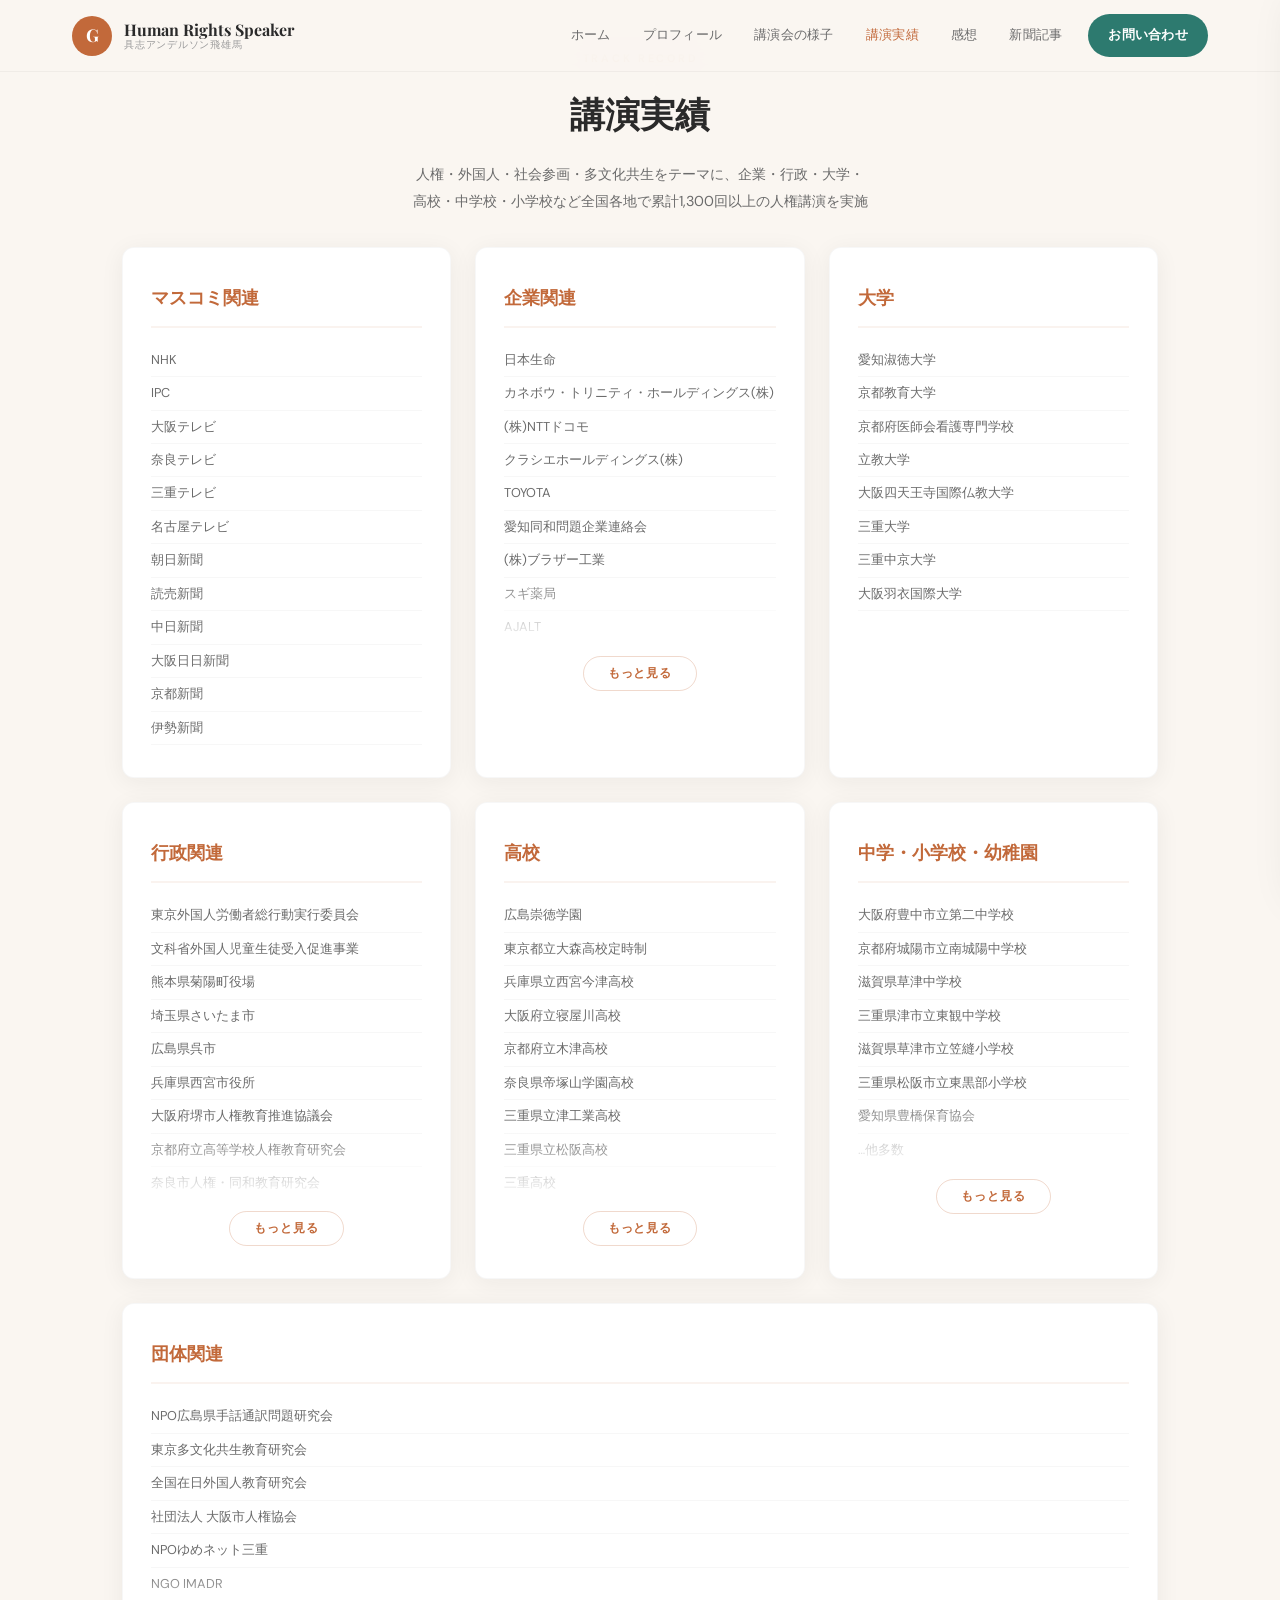
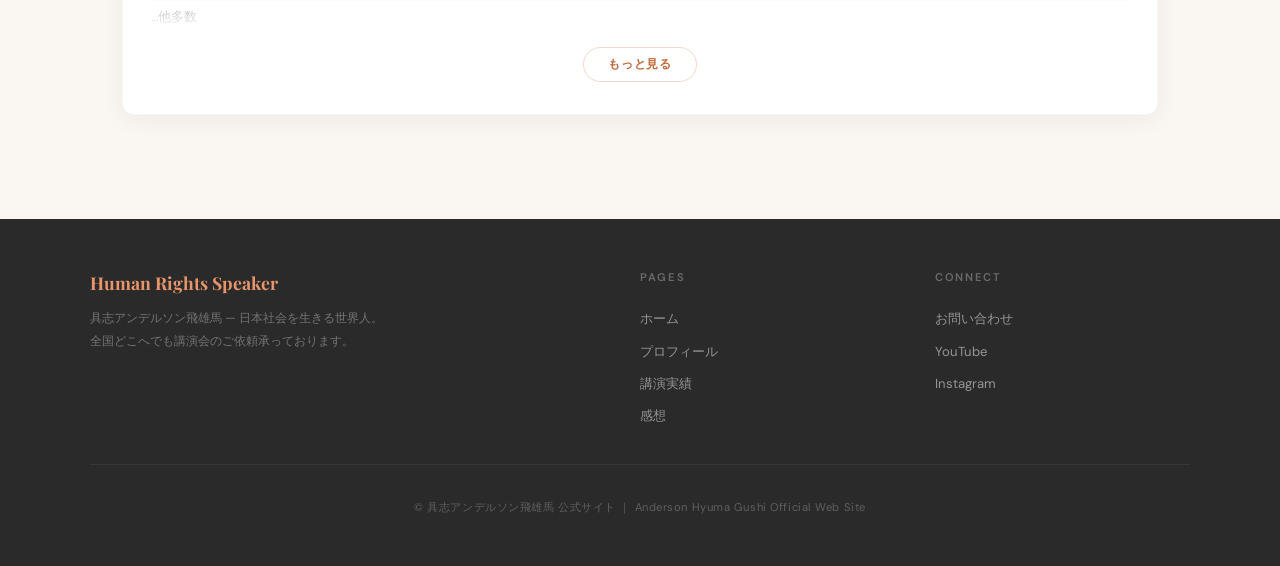
==== commit 7a89d7a7: "4.29 21:07" ====
--- a/achievements.html
+++ b/achievements.html
@@ -8,22 +8,22 @@
 <meta name="keywords" content="人権講演家,人権講演,講演実績,人権講師,外国人,社会参画,多文化共生,人権教育,人権研修,企業講演,学校講演,行政講演,具志アンデルソン飛雄馬,1300回">
 <meta name="robots" content="index,follow,max-image-preview:large">
 <meta name="author" content="具志アンデルソン飛雄馬">
-<link rel="canonical" href="https://gushi-hyuma.pages.dev/achievements.html">
-<link rel="alternate" hreflang="ja" href="https://gushi-hyuma.pages.dev/achievements.html">
+<link rel="canonical" href="https://jinken-gushi.com/achievements.html">
+<link rel="alternate" hreflang="ja" href="https://jinken-gushi.com/achievements.html">
 <meta property="og:title" content="講演実績｜人権講演家 具志アンデルソン飛雄馬｜全国1,300回以上">
 <meta property="og:description" content="NHK・TOYOTA・日本生命・全国の行政・大学・高校・中学校など、累計1,300回以上の人権講演実績。人権・外国人・社会参画・多文化共生がテーマ。">
 <meta property="og:type" content="website">
-<meta property="og:url" content="https://gushi-hyuma.pages.dev/achievements.html">
+<meta property="og:url" content="https://jinken-gushi.com/achievements.html">
 <meta property="og:site_name" content="具志アンデルソン飛雄馬 公式サイト">
 <meta property="og:locale" content="ja_JP">
-<meta property="og:image" content="https://gushi-hyuma.pages.dev/images/home/プロフィール.jpg">
+<meta property="og:image" content="https://jinken-gushi.com/images/home/プロフィール.jpg">
 <meta property="og:image:alt" content="人権講演家 具志アンデルソン飛雄馬 講演実績">
 <meta property="og:image:width" content="1200">
 <meta property="og:image:height" content="630">
 <meta name="twitter:card" content="summary_large_image">
 <meta name="twitter:title" content="講演実績｜人権講演家 具志アンデルソン飛雄馬｜全国1,300回以上">
 <meta name="twitter:description" content="NHK・TOYOTA・日本生命など、人権・外国人・社会参画・多文化共生をテーマに累計1,300回以上の人権講演実績。">
-<meta name="twitter:image" content="https://gushi-hyuma.pages.dev/images/home/プロフィール.jpg">
+<meta name="twitter:image" content="https://jinken-gushi.com/images/home/プロフィール.jpg">
 <link rel="preconnect" href="https://fonts.googleapis.com">
 <link href="https://fonts.googleapis.com/css2?family=Playfair+Display:ital,wght@0,400;0,600;0,700;0,800;1,400;1,600&family=DM+Sans:wght@300;400;500;600;700&family=Caveat:wght@400;500;600;700&display=swap" rel="stylesheet">
 <link rel="stylesheet" href="styles.css">
@@ -33,20 +33,20 @@
     {
       "@type":"BreadcrumbList",
       "itemListElement":[
-        {"@type":"ListItem","position":1,"name":"ホーム","item":"https://gushi-hyuma.pages.dev/"},
-        {"@type":"ListItem","position":2,"name":"講演実績","item":"https://gushi-hyuma.pages.dev/achievements.html"}
+        {"@type":"ListItem","position":1,"name":"ホーム","item":"https://jinken-gushi.com/"},
+        {"@type":"ListItem","position":2,"name":"講演実績","item":"https://jinken-gushi.com/achievements.html"}
       ]
     },
     {
       "@type":"CollectionPage",
       "name":"講演実績｜人権講演家 具志アンデルソン飛雄馬",
-      "url":"https://gushi-hyuma.pages.dev/achievements.html",
+      "url":"https://jinken-gushi.com/achievements.html",
       "about":{
         "@type":"Person",
         "name":"具志アンデルソン飛雄馬",
         "jobTitle":"人権講演家"
       },
-      "description":"人権・外国人・社会参画・多文化共生をテーマに、企業・行政・大学・高校・中学校・小学校で累計1,300回以上の人権講演実績。"
+      "description":"人権・外国人・社会参画・多文化共生をテーマに、企業・行政・大学・高校・中学校・小学校で累計1,300回以上の人権講演実績"
     }
   ]
 }</script>
@@ -87,7 +87,7 @@
 </div>
 
 <main>
-<div class="sec-hdr reveal"><div class="tag">Track Record</div><h1>講演実績｜人権講演家 具志アンデルソン飛雄馬</h1><p>人権・外国人・社会参画・多文化共生をテーマに、企業・行政・大学・高校・中学校・小学校など全国各地で累計1,300回以上の人権講演を実施</p></div>
+<div class="sec-hdr reveal"><div class="tag">Track Record</div><h1>講演実績</h1><p>人権・外国人・社会参画・多文化共生をテーマに、企業・行政・大学・<br>高校・中学校・小学校など全国各地で累計1,300回以上の人権講演を実施</p></div>
 <div class="ach-wrap"><div class="ach-grid"><div class="ach-card reveal"><h2>マスコミ関連</h2><ul><li>NHK</li><li>IPC</li><li>大阪テレビ</li><li>奈良テレビ</li><li>三重テレビ</li><li>名古屋テレビ</li><li>朝日新聞</li><li>読売新聞</li><li>中日新聞</li><li>大阪日日新聞</li><li>京都新聞</li><li>伊勢新聞</li></ul></div><div class="ach-card reveal"><h2>企業関連</h2><div class="ach-exp" id="ach_1"><ul><li>日本生命</li><li>カネボウ・トリニティ・ホールディングス(株)</li><li>(株)NTTドコモ</li><li>クラシエホールディングス(株)</li><li>TOYOTA</li><li>愛知同和問題企業連絡会</li><li>(株)ブラザー工業</li><li>スギ薬局</li><li>AJALT</li><li>大阪同企連</li><li>大阪市企業人権推進協議会</li><li>大阪吹田企業人権協議会</li><li>大阪豊中企業人権啓発推進員協議会</li><li>京都医師会</li><li>三重県人権啓発推進モデル企業要請講座</li><li>三重県松阪市人権啓発企業連絡会</li><li>三重県松阪自動車学校</li></ul></div><button class="exp-btn" onclick="toggleExp('ach_1',this)">もっと見る</button></div><div class="ach-card reveal"><h2>大学</h2><ul><li>愛知淑徳大学</li><li>京都教育大学</li><li>京都府医師会看護専門学校</li><li>立教大学</li><li>大阪四天王寺国際仏教大学</li><li>三重大学</li><li>三重中京大学</li><li>大阪羽衣国際大学</li></ul></div></div><div class="ach-grid"><div class="ach-card reveal"><h2>行政関連</h2><div class="ach-exp" id="ach_3"><ul><li>東京外国人労働者総行動実行委員会</li><li>文科省外国人児童生徒受入促進事業</li><li>熊本県菊陽町役場</li><li>埼玉県さいたま市</li><li>広島県呉市</li><li>兵庫県西宮市役所</li><li>大阪府堺市人権教育推進協議会</li><li>京都府立高等学校人権教育研究会</li><li>奈良市人権・同和教育研究会</li><li>滋賀県人権問題連絡会</li><li>愛知県教育委員会</li><li>三重県津県民局</li><li>三重県松阪市教育委員会</li><li>三重県鈴鹿市教育委員会</li><li>三重県四日市市教育委員会</li><li>…他多数</li></ul></div><button class="exp-btn" onclick="toggleExp('ach_3',this)">もっと見る</button></div><div class="ach-card reveal"><h2>高校</h2><div class="ach-exp" id="ach_4"><ul><li>広島崇徳学園</li><li>東京都立大森高校定時制</li><li>兵庫県立西宮今津高校</li><li>大阪府立寝屋川高校</li><li>京都府立木津高校</li><li>奈良県帝塚山学園高校</li><li>三重県立津工業高校</li><li>三重県立松阪高校</li><li>三重高校</li><li>…他多数</li></ul></div><button class="exp-btn" onclick="toggleExp('ach_4',this)">もっと見る</button></div><div class="ach-card reveal"><h2>中学・小学校・幼稚園</h2><div class="ach-exp" id="ach_5"><ul><li>大阪府豊中市立第二中学校</li><li>京都府城陽市立南城陽中学校</li><li>滋賀県草津中学校</li><li>三重県津市立東観中学校</li><li>滋賀県草津市立笠縫小学校</li><li>三重県松阪市立東黒部小学校</li><li>愛知県豊橋保育協会</li><li>…他多数</li></ul></div><button class="exp-btn" onclick="toggleExp('ach_5',this)">もっと見る</button></div></div><div class="ach-grid"><div class="ach-card reveal"><h2>団体関連</h2><div class="ach-exp" id="ach_6"><ul><li>NPO広島県手話通訳問題研究会</li><li>東京多文化共生教育研究会</li><li>全国在日外国人教育研究会</li><li>社団法人 大阪市人権協会</li><li>NPOゆめネット三重</li><li>NGO IMADR</li><li>…他多数</li></ul></div><button class="exp-btn" onclick="toggleExp('ach_6',this)">もっと見る</button></div></div></div>
 </main>
 <footer>
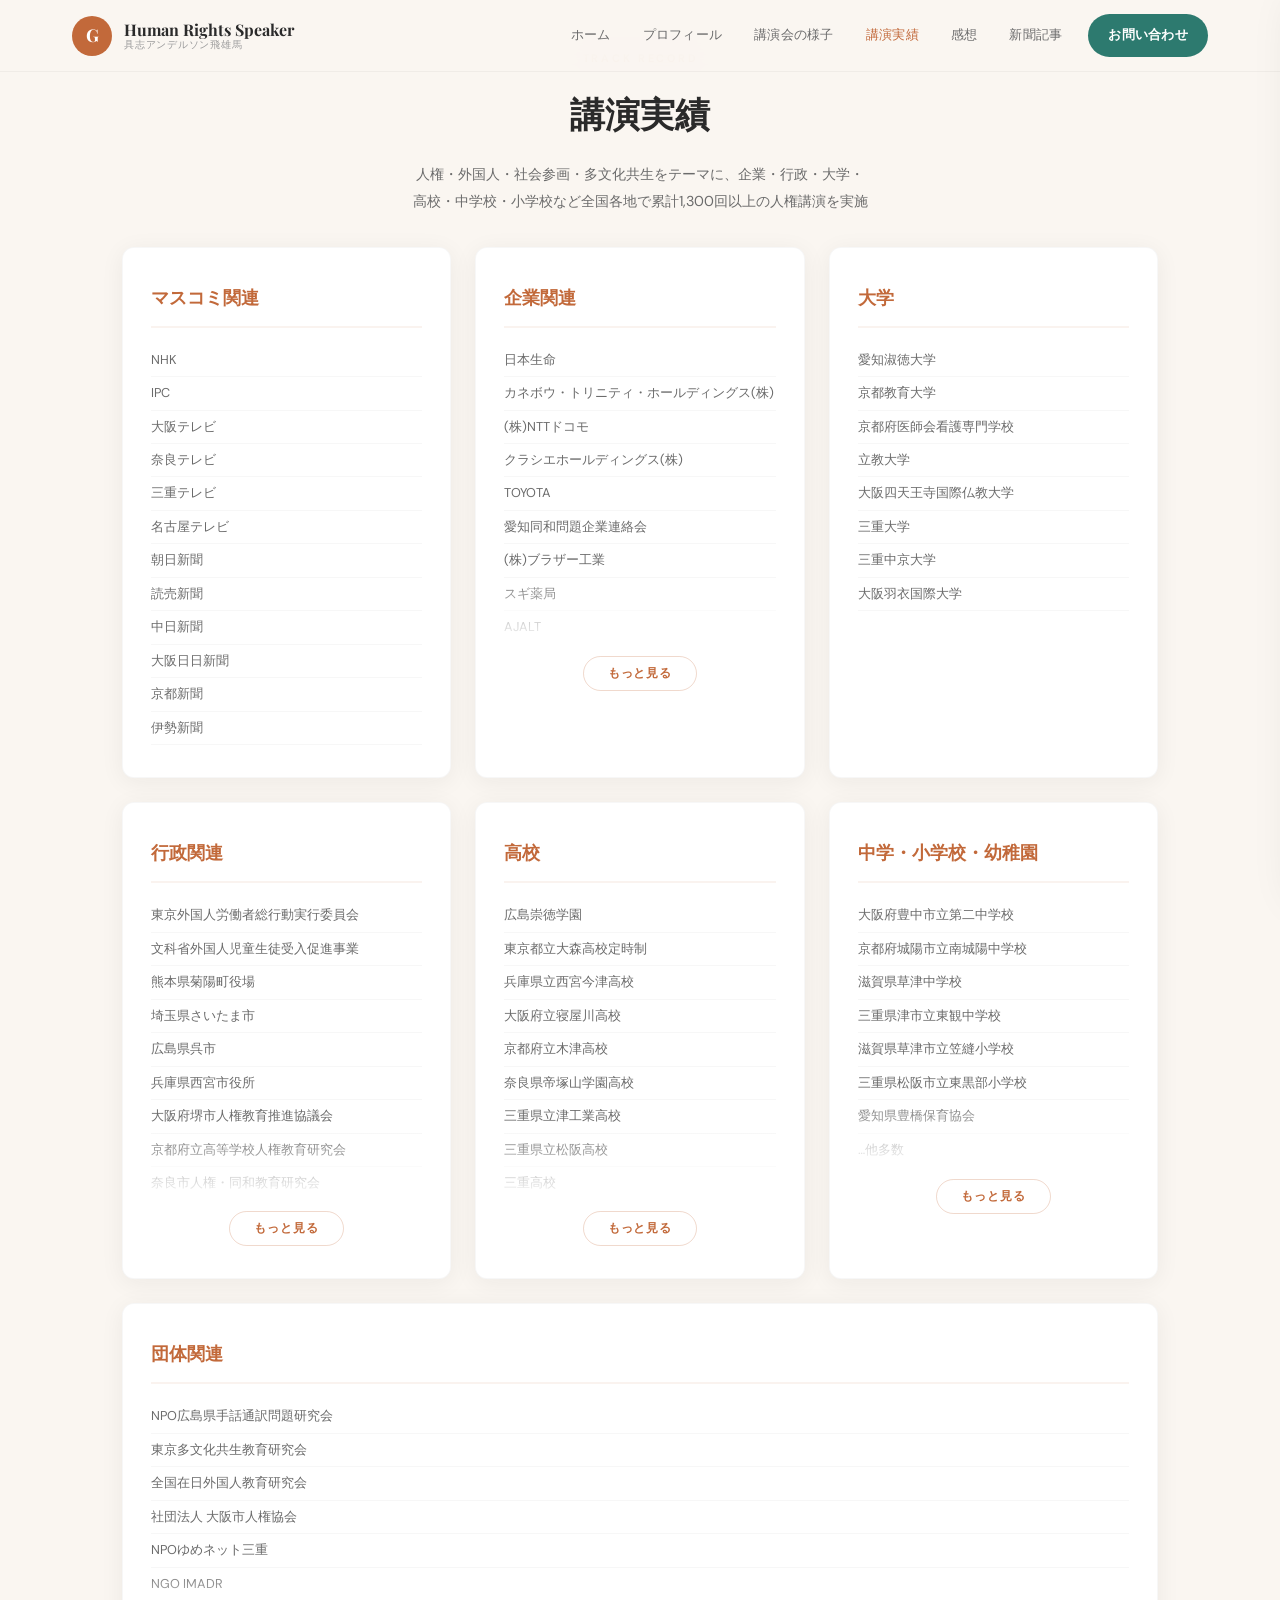
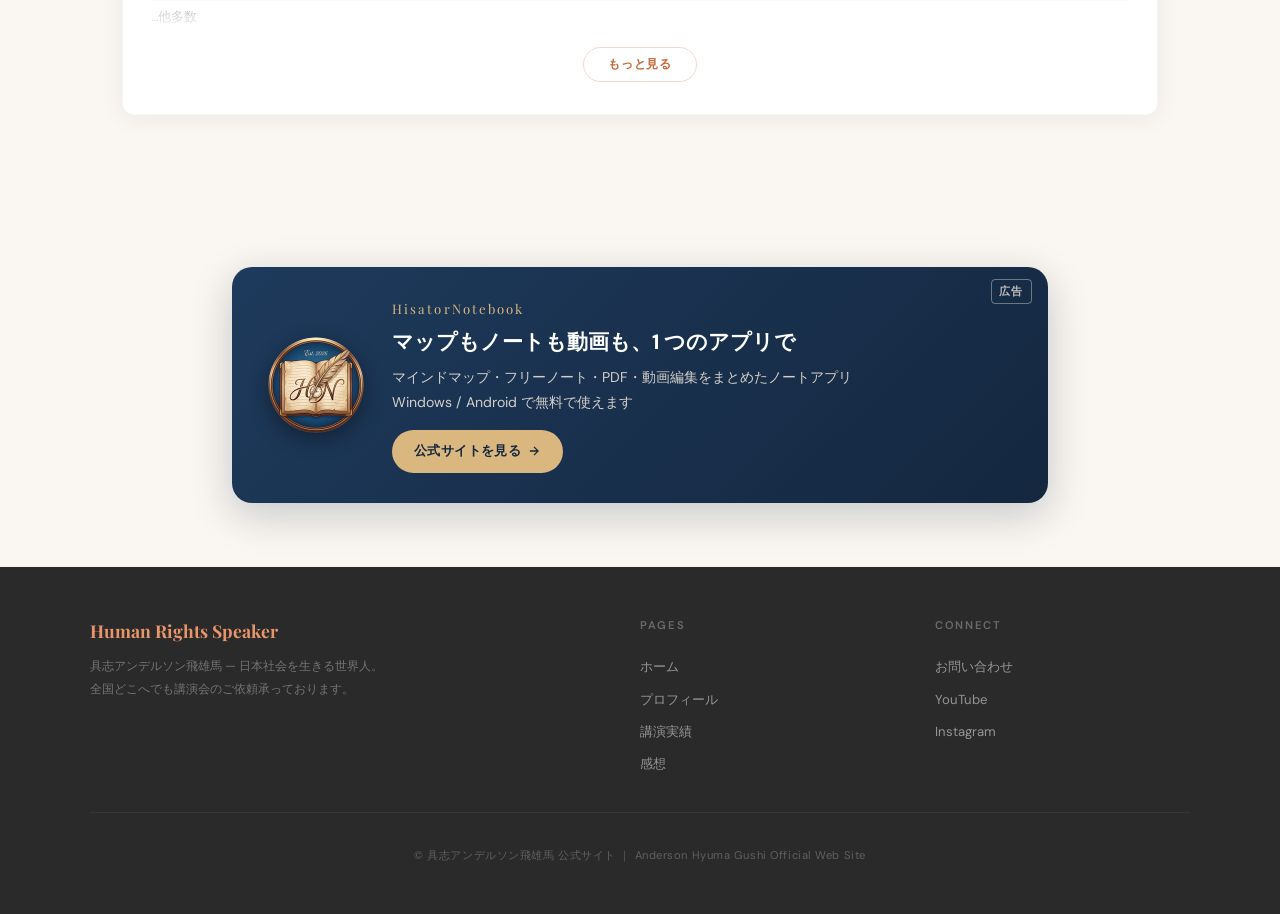
==== commit 5878475b: "広告枠を全ページに入れる トップページだけだった HisatorNotebook の広告を、他の 8 ページの 本文の末尾にも置いた。直前の要素にくっつくページがあったので上に 48px の余白を足し" ====
--- a/achievements.html
+++ b/achievements.html
@@ -26,7 +26,10 @@
 <meta name="twitter:image" content="https://jinken-gushi.com/images/home/プロフィール.jpg">
 <link rel="preconnect" href="https://fonts.googleapis.com">
 <link href="https://fonts.googleapis.com/css2?family=Playfair+Display:ital,wght@0,400;0,600;0,700;0,800;1,400;1,600&family=DM+Sans:wght@300;400;500;600;700&family=Caveat:wght@400;500;600;700&display=swap" rel="stylesheet">
-<link rel="stylesheet" href="styles.css">
+<link rel="stylesheet" href="styles.css?v=2026110502">
+<link rel="icon" type="image/jpeg" href="images/gallery/7.jpg">
+<link rel="shortcut icon" type="image/jpeg" href="images/gallery/7.jpg">
+<link rel="apple-touch-icon" href="images/gallery/7.jpg">
 <script type="application/ld+json">{
   "@context":"https://schema.org",
   "@graph":[
@@ -89,6 +92,19 @@
 <main>
 <div class="sec-hdr reveal"><div class="tag">Track Record</div><h1>講演実績</h1><p>人権・外国人・社会参画・多文化共生をテーマに、企業・行政・大学・<br>高校・中学校・小学校など全国各地で累計1,300回以上の人権講演を実施</p></div>
 <div class="ach-wrap"><div class="ach-grid"><div class="ach-card reveal"><h2>マスコミ関連</h2><ul><li>NHK</li><li>IPC</li><li>大阪テレビ</li><li>奈良テレビ</li><li>三重テレビ</li><li>名古屋テレビ</li><li>朝日新聞</li><li>読売新聞</li><li>中日新聞</li><li>大阪日日新聞</li><li>京都新聞</li><li>伊勢新聞</li></ul></div><div class="ach-card reveal"><h2>企業関連</h2><div class="ach-exp" id="ach_1"><ul><li>日本生命</li><li>カネボウ・トリニティ・ホールディングス(株)</li><li>(株)NTTドコモ</li><li>クラシエホールディングス(株)</li><li>TOYOTA</li><li>愛知同和問題企業連絡会</li><li>(株)ブラザー工業</li><li>スギ薬局</li><li>AJALT</li><li>大阪同企連</li><li>大阪市企業人権推進協議会</li><li>大阪吹田企業人権協議会</li><li>大阪豊中企業人権啓発推進員協議会</li><li>京都医師会</li><li>三重県人権啓発推進モデル企業要請講座</li><li>三重県松阪市人権啓発企業連絡会</li><li>三重県松阪自動車学校</li></ul></div><button class="exp-btn" onclick="toggleExp('ach_1',this)">もっと見る</button></div><div class="ach-card reveal"><h2>大学</h2><ul><li>愛知淑徳大学</li><li>京都教育大学</li><li>京都府医師会看護専門学校</li><li>立教大学</li><li>大阪四天王寺国際仏教大学</li><li>三重大学</li><li>三重中京大学</li><li>大阪羽衣国際大学</li></ul></div></div><div class="ach-grid"><div class="ach-card reveal"><h2>行政関連</h2><div class="ach-exp" id="ach_3"><ul><li>東京外国人労働者総行動実行委員会</li><li>文科省外国人児童生徒受入促進事業</li><li>熊本県菊陽町役場</li><li>埼玉県さいたま市</li><li>広島県呉市</li><li>兵庫県西宮市役所</li><li>大阪府堺市人権教育推進協議会</li><li>京都府立高等学校人権教育研究会</li><li>奈良市人権・同和教育研究会</li><li>滋賀県人権問題連絡会</li><li>愛知県教育委員会</li><li>三重県津県民局</li><li>三重県松阪市教育委員会</li><li>三重県鈴鹿市教育委員会</li><li>三重県四日市市教育委員会</li><li>…他多数</li></ul></div><button class="exp-btn" onclick="toggleExp('ach_3',this)">もっと見る</button></div><div class="ach-card reveal"><h2>高校</h2><div class="ach-exp" id="ach_4"><ul><li>広島崇徳学園</li><li>東京都立大森高校定時制</li><li>兵庫県立西宮今津高校</li><li>大阪府立寝屋川高校</li><li>京都府立木津高校</li><li>奈良県帝塚山学園高校</li><li>三重県立津工業高校</li><li>三重県立松阪高校</li><li>三重高校</li><li>…他多数</li></ul></div><button class="exp-btn" onclick="toggleExp('ach_4',this)">もっと見る</button></div><div class="ach-card reveal"><h2>中学・小学校・幼稚園</h2><div class="ach-exp" id="ach_5"><ul><li>大阪府豊中市立第二中学校</li><li>京都府城陽市立南城陽中学校</li><li>滋賀県草津中学校</li><li>三重県津市立東観中学校</li><li>滋賀県草津市立笠縫小学校</li><li>三重県松阪市立東黒部小学校</li><li>愛知県豊橋保育協会</li><li>…他多数</li></ul></div><button class="exp-btn" onclick="toggleExp('ach_5',this)">もっと見る</button></div></div><div class="ach-grid"><div class="ach-card reveal"><h2>団体関連</h2><div class="ach-exp" id="ach_6"><ul><li>NPO広島県手話通訳問題研究会</li><li>東京多文化共生教育研究会</li><li>全国在日外国人教育研究会</li><li>社団法人 大阪市人権協会</li><li>NPOゆめネット三重</li><li>NGO IMADR</li><li>…他多数</li></ul></div><button class="exp-btn" onclick="toggleExp('ach_6',this)">もっと見る</button></div></div></div>
+<!-- 広告枠 (PR): HisatorNotebook の公式サイトへ -->
+<aside class="pr-ad reveal" aria-label="広告">
+  <a href="https://hisator-notebook.com/" class="pr-ad-card" target="_blank" rel="sponsored noopener">
+    <span class="pr-ad-label">広告</span>
+    <img src="images/ad/hisatornotebook.webp" alt="HisatorNotebook のアイコン" class="pr-ad-icon" width="96" height="96" loading="lazy">
+    <div class="pr-ad-body">
+      <div class="pr-ad-name">HisatorNotebook</div>
+      <div class="pr-ad-title">マップもノートも動画も、1 つのアプリで</div>
+      <p class="pr-ad-desc">マインドマップ・フリーノート・PDF・動画編集をまとめたノートアプリ<br>Windows / Android で無料で使えます</p>
+      <span class="pr-ad-cta">公式サイトを見る <svg width="14" height="14" viewBox="0 0 24 24" fill="none" stroke="currentColor" stroke-width="2.2" aria-hidden="true"><path d="M5 12h14M12 5l7 7-7 7"/></svg></span>
+    </div>
+  </a>
+</aside>
 </main>
 <footer>
 <div class="footer-inner">
--- a/styles.css
+++ b/styles.css
@@ -205,11 +205,30 @@
   .sec-hdr h1,.sec-hdr h2{font-size:1.7rem}
   .gallery-grid{grid-template-columns:repeat(2,1fr)}
   .home-cards{grid-template-columns:1fr}
-  .stats-row{grid-template-columns:1fr;gap:24px;padding:32px 32px}
-  .stat-divider{display:none}
+  .stats-row{grid-template-columns:1fr;gap:24px;padding:32px 32px}
+  .stat-divider{display:none}
   .stat-item .stat-num{font-size:2.4rem}
   .journey-wrap::before{left:20px}
   .j-item{padding-left:56px}
   .j-item::before{left:13px}
   .j-item .j-icon{left:10px}
 }
+
+/* 広告枠 (PR) — HisatorNotebook。 サイト本文と見分けが付くよう紺地に金 */
+.pr-ad{max-width:880px;margin:48px auto 64px;padding:0 32px}
+.pr-ad-card{position:relative;display:flex;align-items:center;gap:28px;padding:30px 36px;border-radius:var(--radius-lg);background:linear-gradient(135deg,#1E3A5C,#14273F);color:#F4EBDD;text-decoration:none;box-shadow:0 12px 40px rgba(20,39,63,.22);transition:transform .3s var(--ease),box-shadow .3s var(--ease)}
+.pr-ad-card:hover{transform:translateY(-3px);box-shadow:0 18px 56px rgba(20,39,63,.3)}
+.pr-ad-label{position:absolute;top:12px;right:16px;font-size:.66rem;letter-spacing:.15em;font-weight:600;color:rgba(244,235,221,.75);border:1px solid rgba(244,235,221,.4);border-radius:4px;padding:2px 7px}
+.pr-ad-icon{width:96px;height:96px;flex-shrink:0;border-radius:50%;box-shadow:0 6px 20px rgba(0,0,0,.35)}
+.pr-ad-body{flex:1;min-width:0}
+.pr-ad-name{font-family:var(--serif);font-size:.82rem;letter-spacing:.16em;color:#D9B77E;margin-bottom:6px}
+.pr-ad-title{font-size:1.3rem;font-weight:700;color:#fff;line-height:1.45;margin-bottom:8px}
+.pr-ad-desc{font-size:.88rem;line-height:1.75;color:rgba(244,235,221,.85)}
+.pr-ad-cta{display:inline-flex;align-items:center;gap:6px;margin-top:16px;padding:9px 22px;border-radius:50px;background:#D9B77E;color:#14273F;font-size:.82rem;font-weight:700;letter-spacing:.03em;transition:background .3s var(--ease)}
+.pr-ad-card:hover .pr-ad-cta{background:#E8CB98}
+.pr-ad-title,.pr-ad-desc{word-break:auto-phrase}
+@media(max-width:700px){
+  .pr-ad{padding:0 16px}
+  .pr-ad-card{flex-direction:column;text-align:center;gap:16px;padding:40px 22px 28px}
+  .pr-ad-title{font-size:1.12rem}
+}
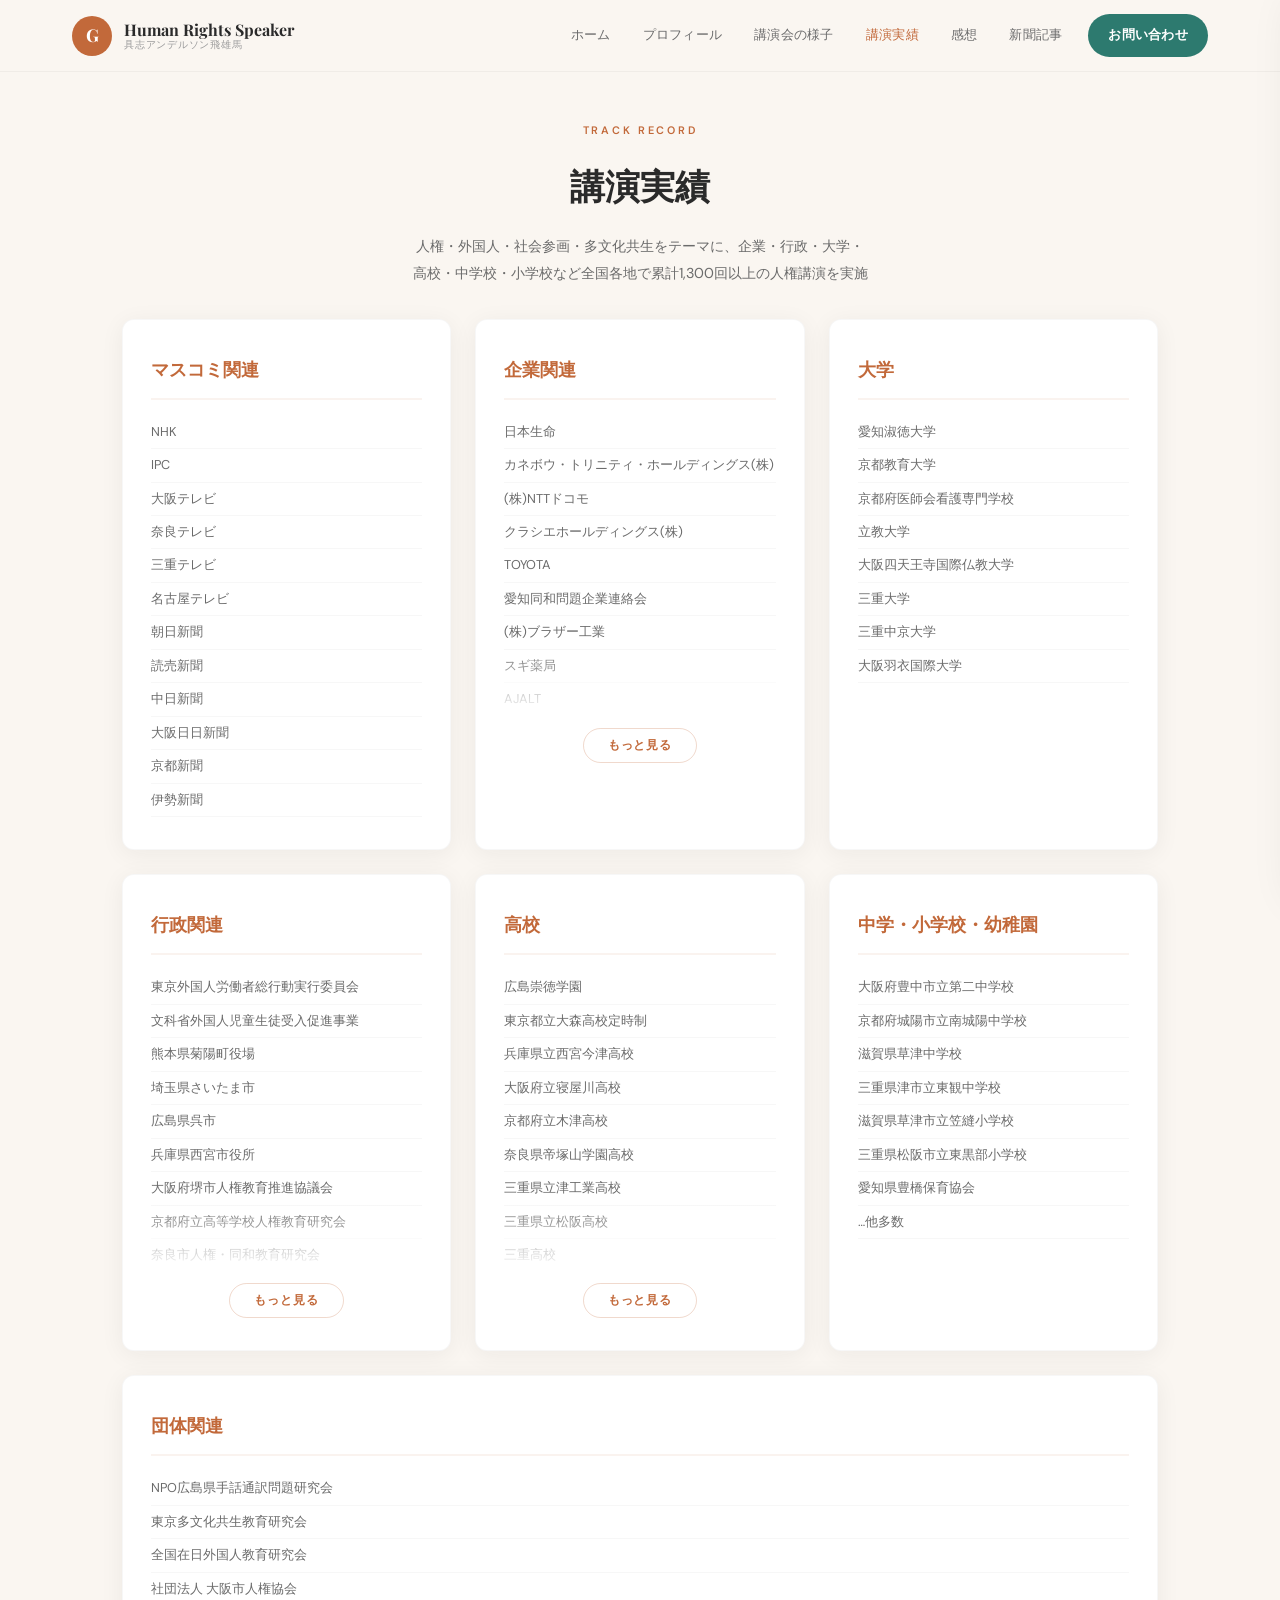
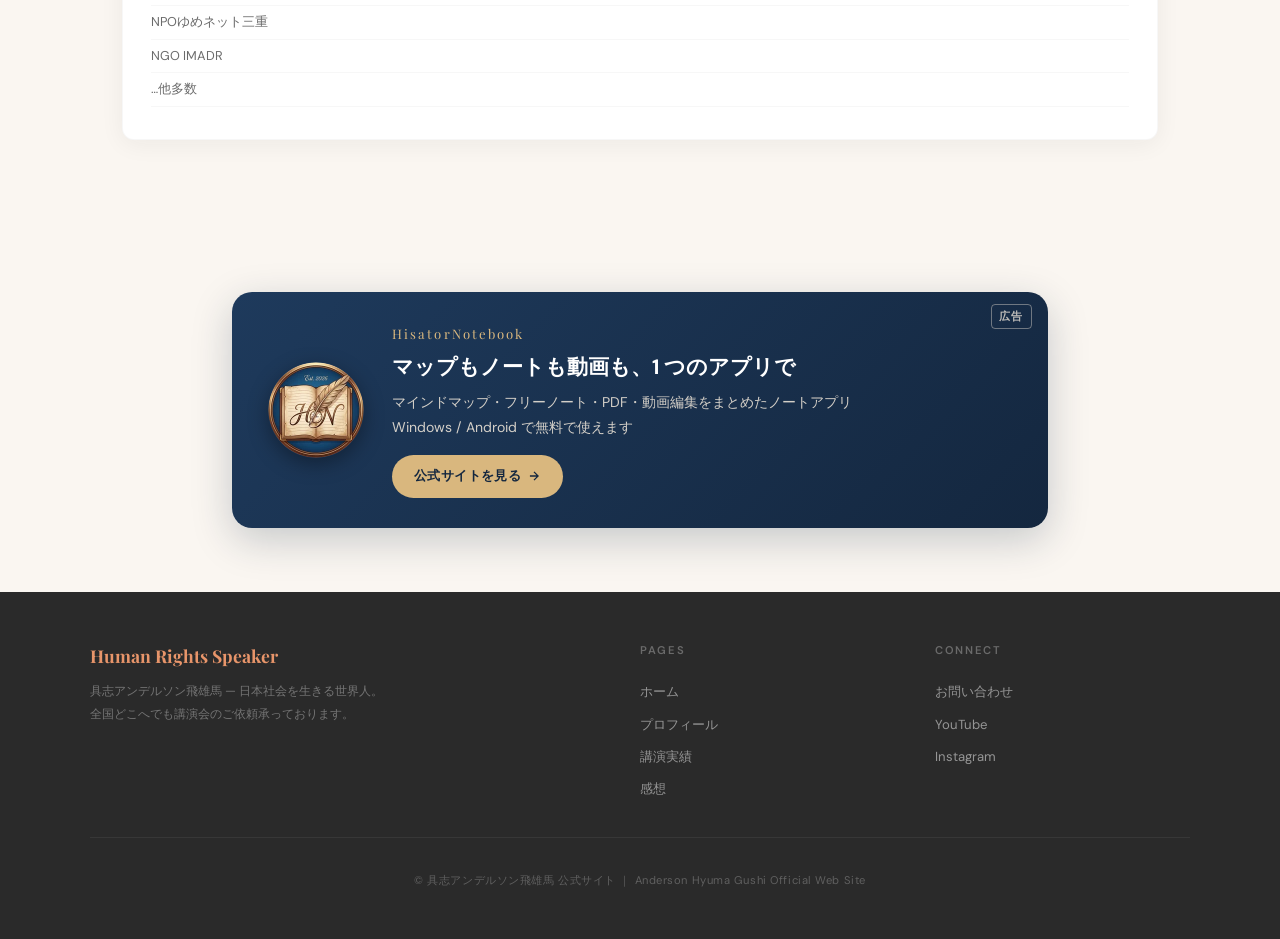
==== commit a2b3f277: "動画構造化データの uploadDate 修正と全体的な不具合修正・高速化 - video.html / profile.html の VideoObject.uploadDate を ISO 860" ====
--- a/achievements.html
+++ b/achievements.html
@@ -16,20 +16,21 @@
 <meta property="og:url" content="https://jinken-gushi.com/achievements.html">
 <meta property="og:site_name" content="具志アンデルソン飛雄馬 公式サイト">
 <meta property="og:locale" content="ja_JP">
-<meta property="og:image" content="https://jinken-gushi.com/images/home/プロフィール.jpg">
+<meta property="og:image" content="https://jinken-gushi.com/images/home/%E3%83%97%E3%83%AD%E3%83%95%E3%82%A3%E3%83%BC%E3%83%AB.jpg">
 <meta property="og:image:alt" content="人権講演家 具志アンデルソン飛雄馬 講演実績">
-<meta property="og:image:width" content="1200">
-<meta property="og:image:height" content="630">
+<meta property="og:image:width" content="500">
+<meta property="og:image:height" content="588">
 <meta name="twitter:card" content="summary_large_image">
 <meta name="twitter:title" content="講演実績｜人権講演家 具志アンデルソン飛雄馬｜全国1,300回以上">
 <meta name="twitter:description" content="NHK・TOYOTA・日本生命など、人権・外国人・社会参画・多文化共生をテーマに累計1,300回以上の人権講演実績。">
-<meta name="twitter:image" content="https://jinken-gushi.com/images/home/プロフィール.jpg">
+<meta name="twitter:image" content="https://jinken-gushi.com/images/home/%E3%83%97%E3%83%AD%E3%83%95%E3%82%A3%E3%83%BC%E3%83%AB.jpg">
 <link rel="preconnect" href="https://fonts.googleapis.com">
-<link href="https://fonts.googleapis.com/css2?family=Playfair+Display:ital,wght@0,400;0,600;0,700;0,800;1,400;1,600&family=DM+Sans:wght@300;400;500;600;700&family=Caveat:wght@400;500;600;700&display=swap" rel="stylesheet">
-<link rel="stylesheet" href="styles.css?v=2026110502">
-<link rel="icon" type="image/jpeg" href="images/gallery/7.jpg">
-<link rel="shortcut icon" type="image/jpeg" href="images/gallery/7.jpg">
-<link rel="apple-touch-icon" href="images/gallery/7.jpg">
+<link rel="preconnect" href="https://fonts.gstatic.com" crossorigin>
+<link href="https://fonts.googleapis.com/css2?family=Playfair+Display:ital,wght@0,600;0,700;1,600;1,700&family=DM+Sans:wght@400;500;600;700&family=Caveat:wght@500;600&display=swap" rel="stylesheet">
+<link rel="stylesheet" href="styles.css?v=2026112501">
+<noscript><style>#loader{display:none!important}.reveal,.hero-left,.hero-right{opacity:1!important;transform:none!important}</style></noscript>
+<link rel="icon" type="image/png" href="images/favicon.png">
+<link rel="apple-touch-icon" href="images/apple-touch-icon.png">
 <script type="application/ld+json">{
   "@context":"https://schema.org",
   "@graph":[
@@ -75,7 +76,7 @@
     <a href="press.html">新聞記事</a>
     <a href="contact.html" class="nav-cta">お問い合わせ</a>
   </nav>
-  <div class="burger" id="burger" onclick="toggleMob()"><i></i><i></i><i></i></div>
+  <button type="button" class="burger" id="burger" onclick="toggleMob()" aria-label="メニューを開く" aria-expanded="false" aria-controls="mobNav"><i></i><i></i><i></i></button>
 </div>
 </header>
 <div class="mob-overlay" id="mobOv" onclick="closeMob()"></div>
@@ -91,12 +92,12 @@
 
 <main>
 <div class="sec-hdr reveal"><div class="tag">Track Record</div><h1>講演実績</h1><p>人権・外国人・社会参画・多文化共生をテーマに、企業・行政・大学・<br>高校・中学校・小学校など全国各地で累計1,300回以上の人権講演を実施</p></div>
-<div class="ach-wrap"><div class="ach-grid"><div class="ach-card reveal"><h2>マスコミ関連</h2><ul><li>NHK</li><li>IPC</li><li>大阪テレビ</li><li>奈良テレビ</li><li>三重テレビ</li><li>名古屋テレビ</li><li>朝日新聞</li><li>読売新聞</li><li>中日新聞</li><li>大阪日日新聞</li><li>京都新聞</li><li>伊勢新聞</li></ul></div><div class="ach-card reveal"><h2>企業関連</h2><div class="ach-exp" id="ach_1"><ul><li>日本生命</li><li>カネボウ・トリニティ・ホールディングス(株)</li><li>(株)NTTドコモ</li><li>クラシエホールディングス(株)</li><li>TOYOTA</li><li>愛知同和問題企業連絡会</li><li>(株)ブラザー工業</li><li>スギ薬局</li><li>AJALT</li><li>大阪同企連</li><li>大阪市企業人権推進協議会</li><li>大阪吹田企業人権協議会</li><li>大阪豊中企業人権啓発推進員協議会</li><li>京都医師会</li><li>三重県人権啓発推進モデル企業要請講座</li><li>三重県松阪市人権啓発企業連絡会</li><li>三重県松阪自動車学校</li></ul></div><button class="exp-btn" onclick="toggleExp('ach_1',this)">もっと見る</button></div><div class="ach-card reveal"><h2>大学</h2><ul><li>愛知淑徳大学</li><li>京都教育大学</li><li>京都府医師会看護専門学校</li><li>立教大学</li><li>大阪四天王寺国際仏教大学</li><li>三重大学</li><li>三重中京大学</li><li>大阪羽衣国際大学</li></ul></div></div><div class="ach-grid"><div class="ach-card reveal"><h2>行政関連</h2><div class="ach-exp" id="ach_3"><ul><li>東京外国人労働者総行動実行委員会</li><li>文科省外国人児童生徒受入促進事業</li><li>熊本県菊陽町役場</li><li>埼玉県さいたま市</li><li>広島県呉市</li><li>兵庫県西宮市役所</li><li>大阪府堺市人権教育推進協議会</li><li>京都府立高等学校人権教育研究会</li><li>奈良市人権・同和教育研究会</li><li>滋賀県人権問題連絡会</li><li>愛知県教育委員会</li><li>三重県津県民局</li><li>三重県松阪市教育委員会</li><li>三重県鈴鹿市教育委員会</li><li>三重県四日市市教育委員会</li><li>…他多数</li></ul></div><button class="exp-btn" onclick="toggleExp('ach_3',this)">もっと見る</button></div><div class="ach-card reveal"><h2>高校</h2><div class="ach-exp" id="ach_4"><ul><li>広島崇徳学園</li><li>東京都立大森高校定時制</li><li>兵庫県立西宮今津高校</li><li>大阪府立寝屋川高校</li><li>京都府立木津高校</li><li>奈良県帝塚山学園高校</li><li>三重県立津工業高校</li><li>三重県立松阪高校</li><li>三重高校</li><li>…他多数</li></ul></div><button class="exp-btn" onclick="toggleExp('ach_4',this)">もっと見る</button></div><div class="ach-card reveal"><h2>中学・小学校・幼稚園</h2><div class="ach-exp" id="ach_5"><ul><li>大阪府豊中市立第二中学校</li><li>京都府城陽市立南城陽中学校</li><li>滋賀県草津中学校</li><li>三重県津市立東観中学校</li><li>滋賀県草津市立笠縫小学校</li><li>三重県松阪市立東黒部小学校</li><li>愛知県豊橋保育協会</li><li>…他多数</li></ul></div><button class="exp-btn" onclick="toggleExp('ach_5',this)">もっと見る</button></div></div><div class="ach-grid"><div class="ach-card reveal"><h2>団体関連</h2><div class="ach-exp" id="ach_6"><ul><li>NPO広島県手話通訳問題研究会</li><li>東京多文化共生教育研究会</li><li>全国在日外国人教育研究会</li><li>社団法人 大阪市人権協会</li><li>NPOゆめネット三重</li><li>NGO IMADR</li><li>…他多数</li></ul></div><button class="exp-btn" onclick="toggleExp('ach_6',this)">もっと見る</button></div></div></div>
+<div class="ach-wrap"><div class="ach-grid"><div class="ach-card reveal"><h2>マスコミ関連</h2><ul><li>NHK</li><li>IPC</li><li>大阪テレビ</li><li>奈良テレビ</li><li>三重テレビ</li><li>名古屋テレビ</li><li>朝日新聞</li><li>読売新聞</li><li>中日新聞</li><li>大阪日日新聞</li><li>京都新聞</li><li>伊勢新聞</li></ul></div><div class="ach-card reveal"><h2>企業関連</h2><div class="ach-exp" id="ach_1"><ul><li>日本生命</li><li>カネボウ・トリニティ・ホールディングス(株)</li><li>(株)NTTドコモ</li><li>クラシエホールディングス(株)</li><li>TOYOTA</li><li>愛知同和問題企業連絡会</li><li>(株)ブラザー工業</li><li>スギ薬局</li><li>AJALT</li><li>大阪同企連</li><li>大阪市企業人権推進協議会</li><li>大阪吹田企業人権協議会</li><li>大阪豊中企業人権啓発推進員協議会</li><li>京都医師会</li><li>三重県人権啓発推進モデル企業要請講座</li><li>三重県松阪市人権啓発企業連絡会</li><li>三重県松阪自動車学校</li></ul></div><button type="button" class="exp-btn" onclick="toggleExp('ach_1',this)">もっと見る</button></div><div class="ach-card reveal"><h2>大学</h2><ul><li>愛知淑徳大学</li><li>京都教育大学</li><li>京都府医師会看護専門学校</li><li>立教大学</li><li>大阪四天王寺国際仏教大学</li><li>三重大学</li><li>三重中京大学</li><li>大阪羽衣国際大学</li></ul></div></div><div class="ach-grid"><div class="ach-card reveal"><h2>行政関連</h2><div class="ach-exp" id="ach_3"><ul><li>東京外国人労働者総行動実行委員会</li><li>文科省外国人児童生徒受入促進事業</li><li>熊本県菊陽町役場</li><li>埼玉県さいたま市</li><li>広島県呉市</li><li>兵庫県西宮市役所</li><li>大阪府堺市人権教育推進協議会</li><li>京都府立高等学校人権教育研究会</li><li>奈良市人権・同和教育研究会</li><li>滋賀県人権問題連絡会</li><li>愛知県教育委員会</li><li>三重県津県民局</li><li>三重県松阪市教育委員会</li><li>三重県鈴鹿市教育委員会</li><li>三重県四日市市教育委員会</li><li>…他多数</li></ul></div><button type="button" class="exp-btn" onclick="toggleExp('ach_3',this)">もっと見る</button></div><div class="ach-card reveal"><h2>高校</h2><div class="ach-exp" id="ach_4"><ul><li>広島崇徳学園</li><li>東京都立大森高校定時制</li><li>兵庫県立西宮今津高校</li><li>大阪府立寝屋川高校</li><li>京都府立木津高校</li><li>奈良県帝塚山学園高校</li><li>三重県立津工業高校</li><li>三重県立松阪高校</li><li>三重高校</li><li>…他多数</li></ul></div><button type="button" class="exp-btn" onclick="toggleExp('ach_4',this)">もっと見る</button></div><div class="ach-card reveal"><h2>中学・小学校・幼稚園</h2><div class="ach-exp" id="ach_5"><ul><li>大阪府豊中市立第二中学校</li><li>京都府城陽市立南城陽中学校</li><li>滋賀県草津中学校</li><li>三重県津市立東観中学校</li><li>滋賀県草津市立笠縫小学校</li><li>三重県松阪市立東黒部小学校</li><li>愛知県豊橋保育協会</li><li>…他多数</li></ul></div><button type="button" class="exp-btn" onclick="toggleExp('ach_5',this)">もっと見る</button></div></div><div class="ach-grid"><div class="ach-card reveal"><h2>団体関連</h2><div class="ach-exp" id="ach_6"><ul><li>NPO広島県手話通訳問題研究会</li><li>東京多文化共生教育研究会</li><li>全国在日外国人教育研究会</li><li>社団法人 大阪市人権協会</li><li>NPOゆめネット三重</li><li>NGO IMADR</li><li>…他多数</li></ul></div><button type="button" class="exp-btn" onclick="toggleExp('ach_6',this)">もっと見る</button></div></div></div>
 <!-- 広告枠 (PR): HisatorNotebook の公式サイトへ -->
 <aside class="pr-ad reveal" aria-label="広告">
   <a href="https://hisator-notebook.com/" class="pr-ad-card" target="_blank" rel="sponsored noopener">
     <span class="pr-ad-label">広告</span>
-    <img src="images/ad/hisatornotebook.webp" alt="HisatorNotebook のアイコン" class="pr-ad-icon" width="96" height="96" loading="lazy">
+    <img src="images/ad/hisatornotebook.webp" alt="HisatorNotebook のアイコン" class="pr-ad-icon" width="96" height="96" loading="lazy" decoding="async">
     <div class="pr-ad-body">
       <div class="pr-ad-name">HisatorNotebook</div>
       <div class="pr-ad-title">マップもノートも動画も、1 つのアプリで</div>
@@ -125,6 +126,6 @@
 </div>
 <div class="ft-copy">&copy; 具志アンデルソン飛雄馬 公式サイト ｜ Anderson Hyuma Gushi Official Web Site</div>
 </footer>
-<script src="shared.js"></script>
+<script src="shared.js?v=2026112501" defer></script>
 </body>
 </html>
--- a/styles.css
+++ b/styles.css
@@ -1,14 +1,15 @@
-@import url('https://fonts.googleapis.com/css2?family=Playfair+Display:ital,wght@0,400;0,600;0,700;0,800;1,400;1,600&family=DM+Sans:wght@300;400;500;600;700&family=Caveat:wght@400;500;600;700&display=swap');
 :root{--cream:#FAF6F1;--cream-dark:#F0EAE0;--white:#FFFFFF;--charcoal:#2A2A2A;--text:#3D3D3D;--text-light:#6B6B6B;--text-muted:#9A9A9A;--terracotta:#C2693A;--terracotta-light:#E8956A;--terracotta-dark:#A0522D;--terracotta-bg:rgba(194,105,58,0.08);--teal:#2D7A6F;--teal-light:#3A9E8F;--warm-shadow:0 4px 24px rgba(42,42,42,0.06);--warm-shadow-lg:0 12px 48px rgba(42,42,42,0.1);--serif:'Playfair Display',Georgia,serif;--sans:'DM Sans','Helvetica Neue',sans-serif;--hand:'Caveat',cursive;--ease:cubic-bezier(0.25,0.46,0.45,0.94);--header-h:72px;--radius:12px;--radius-lg:20px}
 *,*::before,*::after{margin:0;padding:0;box-sizing:border-box}
 html{scroll-behavior:smooth;scroll-padding-top:var(--header-h)}
 body{font-family:var(--sans);background:var(--cream);color:var(--text);line-height:1.85;overflow-x:hidden;-webkit-font-smoothing:antialiased}
+body.mob-open,body.lb-open{overflow:hidden}
 ::selection{background:var(--terracotta);color:#fff}
 img{max-width:100%;display:block}
 a{text-decoration:none;color:inherit}
-
-#loader{position:fixed;inset:0;background:var(--cream);z-index:9999;display:flex;align-items:center;justify-content:center;transition:opacity .5s var(--ease)}
-#loader.hide{opacity:0;pointer-events:none}
+a:focus-visible,button:focus-visible,[tabindex="0"]:focus-visible{outline:2px solid var(--terracotta);outline-offset:2px}
+
+#loader{position:fixed;inset:0;background:var(--cream);z-index:9999;display:flex;align-items:center;justify-content:center;transition:opacity .35s var(--ease),visibility .35s var(--ease)}
+#loader.hide{opacity:0;visibility:hidden;pointer-events:none}
 .loader-dot{display:flex;gap:8px}
 .loader-dot span{width:10px;height:10px;border-radius:50%;background:var(--terracotta);animation:dotBounce 1.2s ease infinite}
 .loader-dot span:nth-child(2){animation-delay:.15s}
@@ -30,8 +31,8 @@
 nav a.active{color:var(--terracotta)}
 nav .nav-cta{background:var(--teal);color:#fff !important;padding:9px 20px;border-radius:50px;font-weight:600;margin-left:8px;transition:all .3s var(--ease)}
 nav .nav-cta:hover{background:var(--teal-light);transform:translateY(-1px);box-shadow:0 4px 12px rgba(45,122,111,0.25)}
-.burger{display:none;flex-direction:column;gap:6px;cursor:pointer;padding:8px;z-index:1100}
-.burger i{width:24px;height:2px;background:var(--charcoal);border-radius:2px;transition:all .3s var(--ease)}
+.burger{display:none;flex-direction:column;gap:6px;cursor:pointer;padding:8px;z-index:1100;background:none;border:0}
+.burger i{width:24px;height:2px;background:var(--charcoal);border-radius:2px;transition:all .3s var(--ease);display:block}
 .burger.open i:nth-child(1){transform:rotate(45deg) translate(5.5px,5.5px)}
 .burger.open i:nth-child(2){opacity:0}
 .burger.open i:nth-child(3){transform:rotate(-45deg) translate(5.5px,-5.5px)}
@@ -40,14 +41,14 @@
 .mob-nav{position:fixed;top:0;right:-320px;width:300px;height:100vh;background:var(--white);z-index:1060;padding:90px 28px 40px;display:flex;flex-direction:column;gap:4px;transition:right .35s var(--ease);box-shadow:-8px 0 40px rgba(0,0,0,0.08)}
 .mob-nav.show{right:0}
 .mob-nav a{font-size:1rem;font-weight:500;color:var(--text);padding:14px 16px;border-radius:10px;transition:all .2s;cursor:pointer}
-.mob-nav a:hover{background:var(--terracotta-bg);color:var(--terracotta)}
-
-main{padding-top:0}
+.mob-nav a:hover,.mob-nav a.active{background:var(--terracotta-bg);color:var(--terracotta)}
+
+main{padding-top:var(--header-h)}
 
 .hero{padding:40px 32px 40px;position:relative;overflow:hidden}
 .hero::before{content:'';position:absolute;top:-100px;right:-200px;width:600px;height:600px;background:radial-gradient(circle,rgba(194,105,58,0.06) 0%,transparent 70%);border-radius:50%}
 .hero-grid{max-width:1100px;margin:0 auto;display:grid;grid-template-columns:1fr 1fr;gap:60px;align-items:center}
-.hero-left{opacity:0;transform:translateY(30px);animation:fadeUp .8s .3s var(--ease) forwards}
+.hero-left{animation:fadeUp .45s var(--ease) both}
 .hero-tag{display:inline-block;font-size:.72rem;letter-spacing:.2em;color:var(--terracotta);text-transform:uppercase;font-weight:600;margin-bottom:20px;padding:6px 16px;background:var(--terracotta-bg);border-radius:50px}
 .hero-title{font-family:var(--serif);font-size:3rem;font-weight:700;color:var(--charcoal);line-height:1.25;margin-bottom:8px}
 .hero-title em{font-style:italic;color:var(--terracotta)}
@@ -58,7 +59,7 @@
 .btn-primary:hover{background:var(--terracotta-dark);transform:translateY(-2px);box-shadow:0 6px 20px rgba(194,105,58,0.3)}
 .btn-secondary{display:inline-flex;align-items:center;gap:8px;padding:14px 28px;background:transparent;color:var(--text);font-family:var(--sans);font-size:.88rem;font-weight:500;border-radius:50px;border:1.5px solid rgba(0,0,0,0.12);cursor:pointer;transition:all .3s}
 .btn-secondary:hover{border-color:var(--terracotta);color:var(--terracotta)}
-.hero-right{position:relative;opacity:0;animation:fadeUp .8s .5s var(--ease) forwards}
+.hero-right{position:relative}
 .hero-img-wrap{position:relative;border-radius:var(--radius-lg);overflow:hidden;box-shadow:var(--warm-shadow-lg)}
 .hero-img-wrap .hero-ph{width:100%;aspect-ratio:4/5;background:linear-gradient(145deg,#E8D5C4,#D4B89C);display:flex;align-items:center;justify-content:center;font-family:var(--serif);font-size:4rem;color:rgba(194,105,58,0.2)}
 .hero-img-wrap::after{content:'';position:absolute;bottom:-8px;right:-8px;width:60%;height:60%;border:2px solid var(--terracotta-light);border-radius:var(--radius-lg);opacity:.3;z-index:-1}
@@ -66,7 +67,7 @@
 .hero-float .hf-num{font-family:var(--serif);font-size:1.6rem;font-weight:700;color:var(--terracotta)}
 .hero-float .hf-label{font-size:.72rem;color:var(--text-muted);line-height:1.3}
 @keyframes floatUp{0%,100%{transform:translateY(0)}50%{transform:translateY(-6px)}}
-@keyframes fadeUp{to{opacity:1;transform:translateY(0)}}
+@keyframes fadeUp{from{transform:translateY(14px)}to{transform:translateY(0)}}
 
 .sec-hdr{text-align:center;padding:48px 32px 32px}
 .sec-hdr .tag{font-size:.68rem;letter-spacing:.25em;color:var(--terracotta);text-transform:uppercase;font-weight:600;margin-bottom:12px}
@@ -131,26 +132,38 @@
 .slogan-block h3{font-family:var(--serif);font-size:1.05rem;font-weight:700;color:var(--terracotta);margin-bottom:12px;padding-left:16px;border-left:3px solid var(--terracotta)}
 .slogan-voice{font-size:.82rem;color:var(--text-muted);line-height:2;background:var(--terracotta-bg);border-radius:8px;padding:12px 16px;margin-bottom:8px}
 
-.video-wrap{max-width:700px;margin:0 auto;padding:0 32px 80px}
+.video-wrap{max-width:760px;margin:0 auto;padding:0 32px 80px}
 .video-box{width:100%;aspect-ratio:16/9;background:var(--white);border-radius:var(--radius-lg);box-shadow:var(--warm-shadow-lg);display:flex;align-items:center;justify-content:center;flex-direction:column;gap:16px;cursor:pointer;transition:all .3s var(--ease);margin-bottom:48px;overflow:hidden;border:1px solid rgba(0,0,0,0.04)}
 .video-box:hover{transform:scale(1.01);box-shadow:0 16px 56px rgba(0,0,0,0.12)}
 .play-btn{width:72px;height:72px;background:var(--terracotta);border-radius:50%;display:flex;align-items:center;justify-content:center;transition:transform .3s}
 .video-box:hover .play-btn{transform:scale(1.1)}
 .play-btn svg{margin-left:4px}
 .video-box p{font-size:.82rem;color:var(--text-muted)}
+.video-cta{display:flex;flex-direction:column;align-items:center;justify-content:center;gap:16px;max-width:760px;margin:0 auto 48px;border-radius:var(--radius-lg);padding:36px 24px;text-align:center;background:linear-gradient(135deg,#c2693a,#a04e26);color:#fff;text-decoration:none;box-shadow:0 12px 32px rgba(194,105,58,0.28);transition:transform .3s var(--ease),box-shadow .3s var(--ease)}
+.video-cta:hover{transform:translateY(-2px);box-shadow:0 16px 40px rgba(194,105,58,0.36)}
+.video-cta .play-btn{width:64px;height:64px;background:rgba(255,255,255,0.2)}
+.video-cta:hover .play-btn{transform:scale(1.08)}
+.video-cta p{margin:0;font-size:1.08rem;font-weight:600;color:#fff;letter-spacing:.03em}
 
 .gallery-wrap{max-width:1100px;margin:0 auto;padding:0 32px 80px}
 .gallery-note{text-align:center;font-size:.88rem;color:var(--text-muted);margin-bottom:32px}
 .gallery-grid{display:grid;grid-template-columns:repeat(4,1fr);gap:10px}
-.gal-item{aspect-ratio:1;background:var(--white);border-radius:10px;overflow:hidden;border:1px solid rgba(0,0,0,0.04);cursor:pointer;transition:all .3s var(--ease)}
+.gal-item{aspect-ratio:1;background:var(--cream-dark);border-radius:10px;overflow:hidden;border:1px solid rgba(0,0,0,0.04);cursor:pointer;transition:transform .3s var(--ease),box-shadow .3s var(--ease);padding:0;display:block;width:100%}
+.gal-item img{width:100%;height:100%;object-fit:cover;display:block}
 .gal-item:hover{transform:scale(1.03);box-shadow:var(--warm-shadow-lg);z-index:2}
 .gal-ph{width:100%;height:100%;background:linear-gradient(135deg,var(--cream-dark),#E5D9CC);display:flex;align-items:center;justify-content:center;font-size:1.4rem;color:rgba(194,105,58,0.15)}
 
-.press-wrap{max-width:900px;margin:0 auto;padding:0 32px 80px}
+.press-wrap{max-width:960px;margin:0 auto;padding:0 32px 80px}
 .press-note{text-align:center;font-size:.88rem;color:var(--text-muted);margin-bottom:32px}
-.press-grid{display:grid;grid-template-columns:repeat(3,1fr);gap:16px}
-.press-card{aspect-ratio:3/4;background:var(--white);border-radius:var(--radius);box-shadow:var(--warm-shadow);border:1px solid rgba(0,0,0,0.04);display:flex;align-items:center;justify-content:center;transition:all .3s var(--ease);cursor:pointer}
+.press-grid{display:grid;grid-template-columns:repeat(3,1fr);gap:20px}
+.press-card{aspect-ratio:3/4;background:var(--white);border-radius:var(--radius);box-shadow:var(--warm-shadow);border:1px solid rgba(0,0,0,0.06);overflow:hidden;transition:transform .3s var(--ease),box-shadow .3s var(--ease);position:relative}
 .press-card:hover{transform:translateY(-4px);box-shadow:var(--warm-shadow-lg)}
+.press-card a{display:flex;flex-direction:column;width:100%;height:100%;position:relative;color:inherit;text-decoration:none}
+.press-card .press-thumb{flex:1;min-height:0;background:#fff;padding:8px;display:flex;align-items:center;justify-content:center;overflow:hidden}
+.press-card img{width:100%;height:100%;object-fit:contain;display:block;transition:transform .4s var(--ease)}
+.press-card:hover img{transform:scale(1.03)}
+.press-cap{padding:10px 12px;background:var(--cream);border-top:1px solid rgba(0,0,0,0.05);font-size:.76rem;font-weight:600;color:var(--charcoal);display:flex;align-items:center;justify-content:space-between;gap:8px;line-height:1.35}
+.press-cap span:last-child{font-size:.68rem;color:var(--terracotta);white-space:nowrap}
 .press-card .pp{font-size:.8rem;color:var(--text-muted);text-align:center;padding:20px;line-height:2}
 
 .contact-wrap{max-width:1000px;margin:0 auto;padding:0 32px 80px}
@@ -232,3 +245,28 @@
   .pr-ad-card{flex-direction:column;text-align:center;gap:16px;padding:40px 22px 28px}
   .pr-ad-title{font-size:1.12rem}
 }
+
+/* ギャラリー拡大表示（ライトボックス） */
+.lb-overlay{position:fixed;inset:0;background:rgba(20,18,16,0.92);z-index:2000;display:flex;align-items:center;justify-content:center;padding:24px;opacity:0;visibility:hidden;transition:opacity .25s var(--ease),visibility .25s var(--ease)}
+.lb-overlay.show{opacity:1;visibility:visible}
+.lb-stage{position:relative;max-width:min(92vw,1120px);max-height:86vh;display:flex;flex-direction:column;align-items:center;justify-content:center}
+.lb-img{max-width:100%;max-height:80vh;object-fit:contain;border-radius:10px;box-shadow:0 20px 60px rgba(0,0,0,0.5);background:#111}
+.lb-counter{color:rgba(255,255,255,0.82);font-size:.82rem;margin-top:12px;letter-spacing:.08em}
+.lb-btn{position:fixed;background:rgba(255,255,255,0.14);color:#fff;border:1px solid rgba(255,255,255,0.22);border-radius:50%;width:44px;height:44px;display:flex;align-items:center;justify-content:center;cursor:pointer;font-size:1.35rem;line-height:1;transition:background .2s,transform .2s;backdrop-filter:blur(6px)}
+.lb-btn:hover{background:rgba(255,255,255,0.26)}
+.lb-close{top:18px;right:18px}
+.lb-prev{left:18px;top:50%;transform:translateY(-50%)}
+.lb-next{right:18px;top:50%;transform:translateY(-50%)}
+@media(max-width:700px){
+  .lb-overlay{padding:12px}
+  .lb-btn{width:40px;height:40px;font-size:1.15rem}
+  .lb-prev{left:10px}
+  .lb-next{right:10px}
+}
+
+@media(prefers-reduced-motion:reduce){
+  html{scroll-behavior:auto}
+  *,*::before,*::after{animation-duration:.01ms !important;animation-iteration-count:1 !important;transition-duration:.01ms !important}
+  .hero-left,.hero-right,.reveal{opacity:1 !important;transform:none !important}
+}
+
